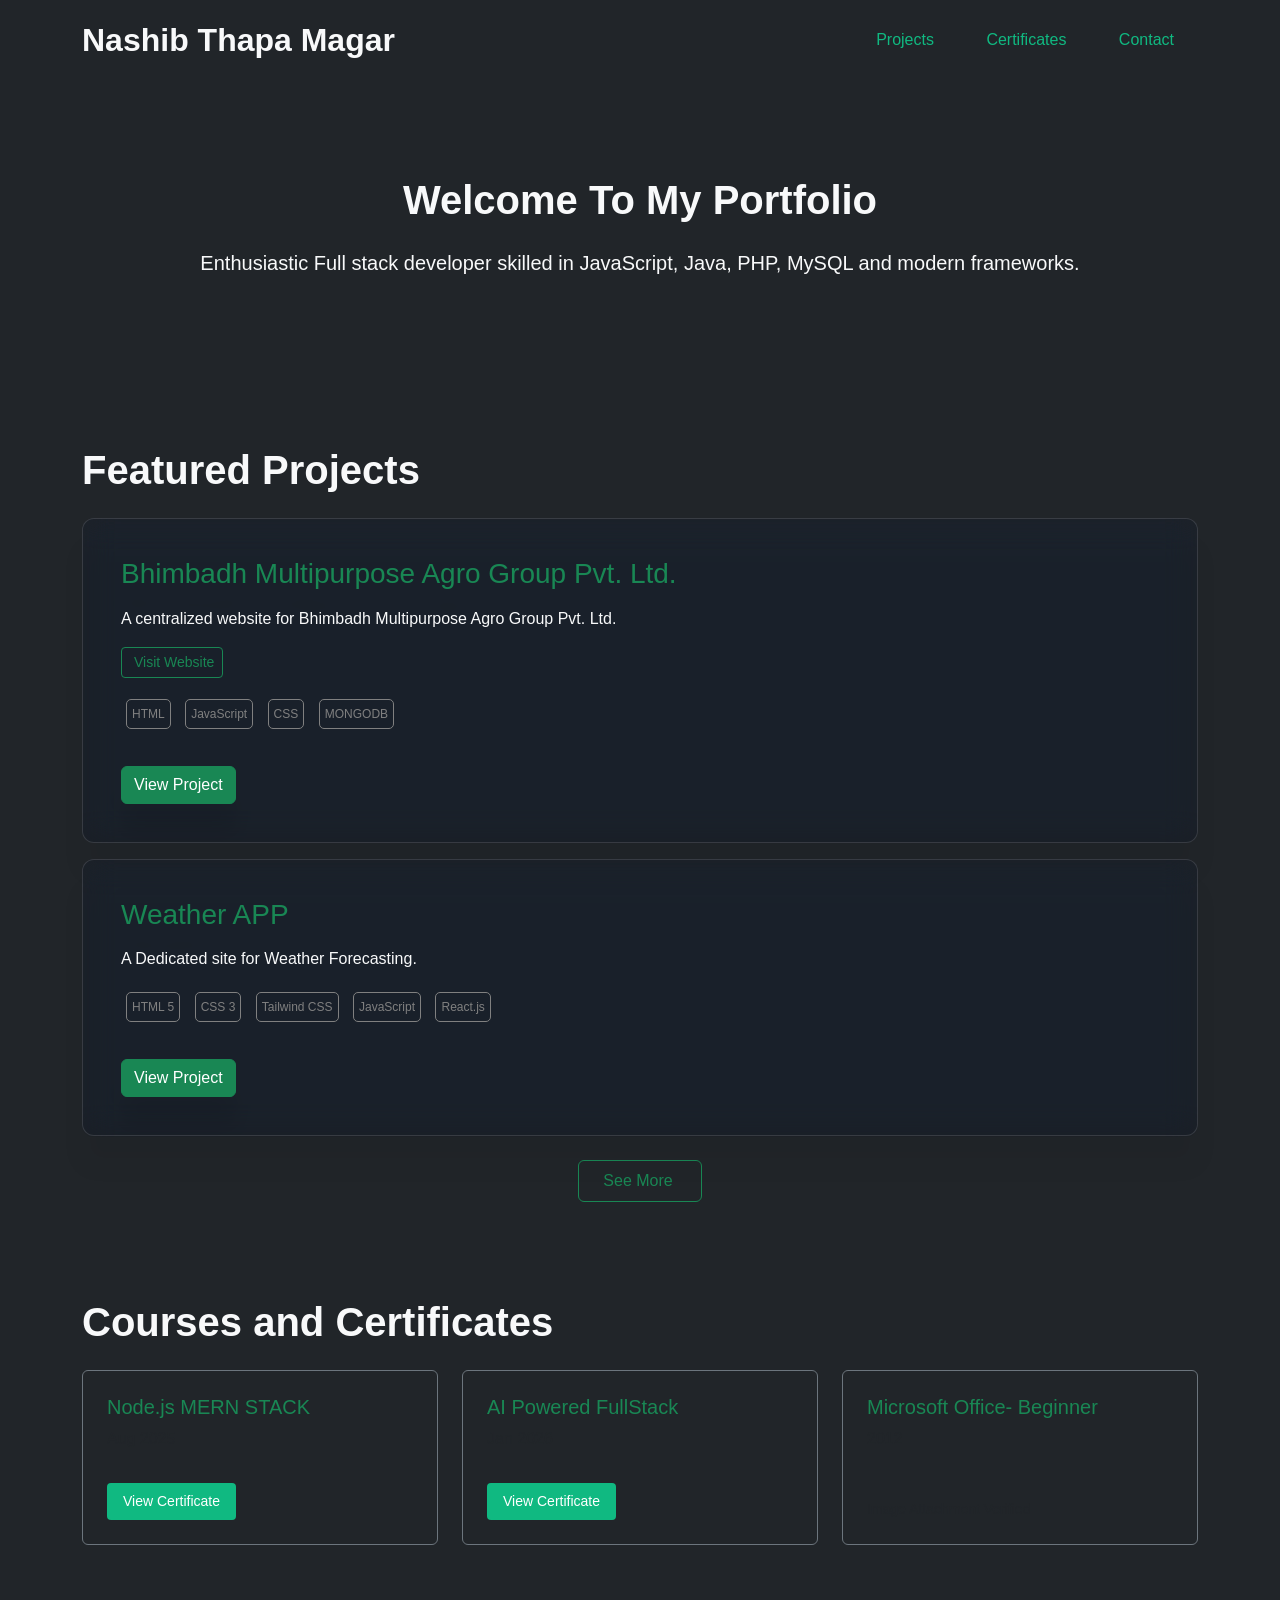
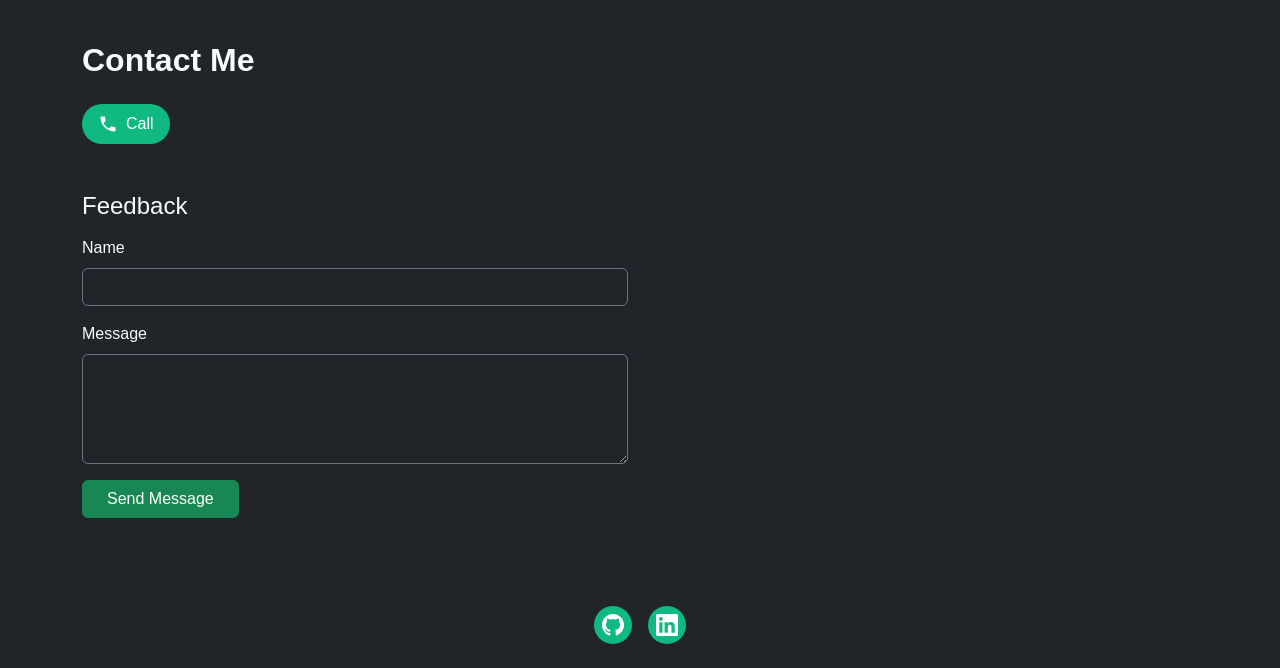
==== index.html @ 35cf8768 "Update index.html" ====
<html lang="en">
<head>
  <meta charset="UTF-8">
  <meta name="viewport" content="width=device-width, initial-scale=1.0">
  <meta name="google-site-verification" content="TCYDjPGs4mjTQmvE4JIqweCYrrjbfu549UuGoTykXSg" />
  <meta name="title" content="Nashib Thapa Magar - Portfolio | Web Developer | Software Engineer ">
  <meta name="description" content="Explore the portfolio of Nashib Thapa Magar, an innovative, skilled web developer and software engineer specializing in innovative web applications, software solutions, and user-friendly designs. Let's build something great together!">
  <title>Nashib Thapa Magar Portfolio</title>
  
  <link href="https://cdn.jsdelivr.net/npm/bootstrap@5.3.0/dist/css/bootstrap.min.css" rel="stylesheet">
  
  <style>
    body {
      font-family: 'Roboto', sans-serif;
    }
    a {
      text-decoration: none;
      color: #10b981;
      transition: color 0.2s ease-in-out;
    }
    a:hover {
      color: #b2e05b;
    }
    
    /* Unique Certificate Button styling matching your green theme */
    .cert-btn {
      background-color: #10b981;
      color: white;
      border: none;
      padding: 8px 16px;
      font-size: 14px;
      font-weight: 500;
      border-radius: 4px;
      cursor: pointer;
      transition: all 0.2s ease-in-out;
    }
    .cert-btn:hover {
      background-color: #059669;
      transform: translateY(-1px);
    }

    /* Glassmorphism Effect */
    .glassmorphism-card {
      backdrop-filter: blur(16px) saturate(180%);
      -webkit-backdrop-filter: blur(16px) saturate(180%);
      background-color: rgba(17, 25, 40, 0.25);
      border-radius: 12px;
      border: 1px solid rgba(255, 255, 255, 0.125);
      padding: 38px;
      filter: drop-shadow(0 30px 10px rgba(0, 0, 0, 0.125));
    }

    /* Modern Premium Backdrop for Certificate Viewer */
    .modal {
      backdrop-filter: blur(8px);
      background-color: rgba(0, 0, 0, 0.7);
    }
    .modal-content {
      border: none;
      border-radius: 12px;
      overflow: hidden;
    }

    /* Timeline styling */
    .timeline-item {
      position: relative;
      padding-left: 2rem;
    }
    .languages_used {
      margin: 5px;
      padding: 5px;
      color: grey;
      border: 1px solid grey;
      border-radius: 5px;
      display: inline-block;
      font-size: 12px;
    }
    .hero-section {
      position: relative;
      overflow: hidden;
    }
    .hero-section video {
      position: absolute;
      top: 0;
      left: 0;
      width: 100%;
      height: 100%;
      object-fit: cover;
      z-index: 0;
    }
    .hero-text {
      position: relative;
      z-index: 1;
      text-align: center;
      padding: 20px;
    }
    #myVideo {
      filter: grayscale(50%) hue-rotate(0deg) saturate(50%);
    }
    .social-link {
      display: inline-block;
      background-color: #10b981;
      padding: 0.5rem;
      border-radius: 50%;
      transition: transform 0.2s ease-in-out;
    }
    .social-link:hover {
      transform: scale(1.1);
    }
    .contact-chip {
      display: inline-flex;
      align-items: center;
      background-color: #10b981;
      color: #fff;
      padding: 0.5rem 1rem;
      border-radius: 9999px;
      transition: transform 0.2s ease-in-out;
    }
    .contact-chip:hover {
      transform: scale(1.1);
      color: white;
    }
    
    @media (max-width: 768px) {
      .hide-in-small { display: none !important; }
    }
    @media (min-width: 769px) {
      .hide-in-large { display: none !important; }
    }
  </style>
</head>
<body class="bg-dark text-light">

  <header class="py-3">
    <nav class="container d-flex align-items-center justify-content-between">
      <span class="fs-2 fw-bold hide-in-small">Nashib Thapa Magar</span>
      <span class="fs-2 fw-bold hide-in-large">NTM</span>
      <div class="hide-in-small">
        <a href="#projects" class="mx-4">Projects</a>
        <a href="#certificates" class="mx-4">Certificates</a>
        <a href="#contact" class="mx-4">Contact</a>
      </div>
    </nav>
  </header>

  <section class="hero-section py-5 text-center">
    <video autoplay muted loop id="myVideo">
      <source src="https://videos.pexels.com/video-files/3129671/3129671-uhd_2560_1440_30fps.mp4" type="video/mp4">
    </video>
    <div class="hero-text py-5">
      <h1 class="fs-1 fw-bold mb-4">Welcome To My Portfolio</h1>
      <p class="lead mb-4">Enthusiastic Full stack developer skilled in JavaScript, Java, PHP, MySQL and modern frameworks.</p>
    </div>
  </section>

<section id="projects" class="container py-5">
  <h2 class="fs-1 fw-bold mb-4">Featured Projects</h2>
  
  <div class="glassmorphism-card d-flex flex-column flex-md-row align-items-center my-3">
    <div class="card-content text-start">
      <h3 class="text-success mb-3">Bhimbadh Multipurpose Agro Group Pvt. Ltd.</h3>
      <p>A centralized website for Bhimbadh Multipurpose Agro Group Pvt. Ltd.</p>
      
      <div class="mb-3">
        <a target="_blank" href="http://bmag.com.np/" class="btn btn-sm btn-outline-success">
          <i class="fas fa-external-link-alt me-1"></i> Visit Website
        </a>
      </div>

      <p class="pb-3">
        <span class="languages_used">HTML</span>
        <span class="languages_used">JavaScript</span>
        <span class="languages_used">CSS</span>
        <span class="languages_used">MONGODB</span>
      </p>
      <a target="_blank" href="https://github.com/nashib9-hub/bmag.com.np.git" class="btn btn-success">View Project</a>
    </div>
  </div>
  
  <div class="glassmorphism-card d-flex flex-column flex-md-row align-items-center my-3">
    <div class="card-content text-start">
      <h3 class="text-success mb-3">Weather APP</h3>
      <p>A Dedicated site for Weather Forecasting.</p>
      <p class="pb-3">
        <span class="languages_used">HTML 5</span>
        <span class="languages_used">CSS 3</span>
        <span class="languages_used">Tailwind CSS</span>
        <span class="languages_used">JavaScript</span>
        <span class="languages_used">React.js</span>
      </p>
      <a target="_blank" href="https://github.com/Nashib09/Weather-App-using-React.js.git" class="btn btn-success">View Project</a>
    </div>
  </div>

  <div id="more-projects" class="d-none">
    <div class="glassmorphism-card d-flex flex-column flex-md-row align-items-center my-3">
      <div class="card-content text-start">
        <h3 class="text-success mb-3">Contact Management System</h3>
        <p>A centralized website for contact management system.</p>
        <p class="pb-3">
          <span class="languages_used">MongoDB</span>
          <span class="languages_used">Express JS</span>
          <span class="languages_used">React.js</span>
          <span class="languages_used">Node.js</span>
        </p>
        <a target="_blank" href="https://github.com/Nashib09/MERN-STACK-Contact-Management-System.git" class="btn btn-success">View Project</a>
      </div>
    </div>

    <div class="glassmorphism-card d-flex flex-column flex-md-row align-items-center my-3">
      <div class="card-content text-start">
        <h3 class="text-success mb-3">Student Management System</h3>
        <p>A centralized website for Student Portal.</p>
        <p class="pb-3">
          <span class="languages_used">Mongo DB</span>
          <span class="languages_used">Next.JS</span>
          <span class="languages_used">Tailwind CSS</span>
        </p>
        <a target="_blank" href="https://github.com/Nashib09/s-management-system-.git" class="btn btn-success">View Project</a>
      </div>
    </div>
  </div>

  <div class="text-center mt-4">
    <button id="see-more-btn" class="btn btn-outline-success px-4 py-2">
      See More <i class="fas fa-chevron-down ms-1"></i>
    </button>
  </div>
</section>

<script>
  document.getElementById('see-more-btn').addEventListener('click', function() {
    const moreProjects = document.getElementById('more-projects');
    
    if (moreProjects.classList.contains('d-none')) {
      // Show remaining projects
      moreProjects.classList.remove('d-none');
      this.innerHTML = 'See Less <i class="fas fa-chevron-up ms-1"></i>';
    } else {
      // Hide remaining projects
      moreProjects.classList.add('d-none');
      this.innerHTML = 'See More <i class="fas fa-chevron-down ms-1"></i>';
      
      // Smoothly scroll back up to the top of the project section if they close it
      document.getElementById('projects').scrollIntoView({ behavior: 'smooth' });
    }
  });
</script>

  <section id="certificates" class="container py-5">
    <h2 class="fs-1 fw-bold mb-4">Courses and Certificates</h2>
    <div class="row row-cols-1 row-cols-md-2 row-cols-lg-3 g-4">
      
      <div class="col">
        <div class="bg-dark border border-secondary rounded p-4 h-100 d-flex flex-column justify-content-between">
          <div>
            <h3 class="h5 mb-2 text-success">Node.js MERN STACK</h3>
            <p class="text-muted">Aug 2025</p>
          </div>
          <button class="cert-btn mt-3 align-self-start" data-bs-toggle="modal" data-bs-target="#certMernModal">View Certificate</button>
        </div>
      </div>

      <div class="col">
        <div class="bg-dark border border-secondary rounded p-4 h-100 d-flex flex-column justify-content-between">
          <div>
            <h3 class="h5 mb-2 text-success">AI Powered FullStack</h3>
            <p class="text-muted">Jan 2026</p>
          </div>
          <button class="cert-btn mt-3 align-self-start" data-bs-toggle="modal" data-bs-target="#certAiModal">View Certificate</button>
        </div>
      </div>

      <div class="col">
        <div class="bg-dark border border-secondary rounded p-4 h-100 d-flex flex-column justify-content-between">
          <div>
            <h3 class="h5 mb-2 text-success">Microsoft Office- Beginner</h3>
            <p class="text-muted">2012</p>
          </div>
          <div class="text-muted small italic">Image Attachment Verified</div>
        </div>
      </div>

    </div>
  </section>

  <section id="contact" class="container py-5">
    <h2 class="fs-2 fw-bold mb-4">Contact Me</h2>
    <div class="d-flex flex-wrap gap-3 mb-5">
      <a href="tel:+9779842266372" class="contact-chip">
        <svg class="me-2" fill="#ffffff" viewBox="0 0 24 24" width="20" height="20">
          <path d="M6.62 10.79c1.44 2.83 3.76 5.14 6.59 6.59l2.2-2.2c.27-.27.67-.36 1.02-.24 1.12.37 2.33.57 3.57.57.55 0 1 .45 1 1V20c0 .55-.45 1-1 1-9.39 0-17-7.61-17-17 0-.55.45-1 1-1h3.5c.55 0 1 .45 1 1 0 1.25.2 2.45.57 3.57.11.35.03.74-.25 1.02l-2.2 2.2z" />
        </svg>
        Call
      </a>
    </div>

    <div class="row">
      <div class="col-md-6">
        <h3 class="fs-4 mb-3">Feedback</h3>
        <form>
          <div class="mb-3">
            <label for="name" class="form-label">Name</label>
            <input type="text" id="name" class="form-control bg-dark text-light border-secondary" required>
          </div>
          <div class="mb-3">
            <label for="message" class="form-label">Message</label>
            <textarea id="message" class="form-control bg-dark text-light border-secondary" rows="4" required></textarea>
          </div>
          <button type="submit" class="btn btn-success px-4">Send Message</button>
        </form>
      </div>
    </div>
  </section>

  <div class="d-flex justify-content-center gap-3 py-4">
    <a href="https://github.com/Nashib09" target="_blank" rel="noopener noreferrer" class="social-link">
      <svg fill="#ffffff" viewBox="0 0 24 24" width="22" height="22"><path d="M12 0c-6.626 0-12 5.373-12 12 0 5.302 3.438 9.8 8.207 11.387.599.111.793-.261.793-.577v-2.234c-3.338.726-4.033-1.416-4.033-1.416-.546-1.387-1.333-1.756-1.333-1.756-1.089-.745.083-.729.083-.729 1.205.084 1.839 1.237 1.839 1.237 1.07 1.834 2.807 1.304 3.492.997.107-.775.418-1.305.762-1.604-2.665-.305-5.467-1.334-5.467-5.931 0-1.311.469-2.381 1.236-3.221-.124-.303-.535-1.524.117-3.176 0 0 1.008-.322 3.301 1.23.957-.266 1.983-.399 3.003-.404 1.02.005 2.047.138 3.006.404 2.291-1.552 3.297-1.23 3.297-1.23.653 1.653.242 2.874.118 3.176.77.84 1.235 1.911 1.235 3.221 0 4.609-2.807 5.624-5.479 5.921.43.372.823 1.102.823 2.222v3.293c0 .319.192.694.801.576 4.765-1.589 8.199-6.086 8.199-11.386 0-6.627-5.373-12-12-12z"/></svg>
    </a>
    <a href="https://www.linkedin.com/in/nashib-thapa-magar-78b830375/" target="_blank" rel="noopener noreferrer" class="social-link">
      <svg fill="#ffffff" viewBox="0 0 24 24" width="22" height="22"><path d="M20.447 20.452h-3.554v-5.569c0-1.328-.027-3.037-1.852-3.037-1.853 0-2.136 1.445-2.136 2.939v5.667H9.351V9h3.414v1.561h.046c.477-.9 1.637-1.85 3.37-1.85 3.601 0 4.267 2.37 4.267 5.455v6.286zM5.337 7.433c-1.144 0-2.063-.926-2.063-2.065 0-1.138.92-2.063 2.063-2.063 1.14 0 2.064.925 2.064 2.063 0 1.139-.925 2.065-2.064 2.065zm1.782 13.019H3.555V9h3.564v11.452zM22.225 0H1.771C.792 0 0 .774 0 1.729v20.542C0 23.227.792 24 1.771 24h20.451C23.2 24 24 23.227 24 22.271V1.729C24 .774 23.2 0 22.222 0h.003z"/></svg>
    </a>
  </div>

  <div class="modal fade" id="certMernModal" tabindex="-1" aria-hidden="true">
    <div class="modal-dialog modal-dialog-centered modal-lg">
      <div class="modal-content bg-dark border border-secondary">
        <div class="modal-header border-0 d-flex justify-content-between align-items-center bg-dark py-2 px-3">
          <span class="text-muted small">Node.js MERN STACK Certificate</span>
          <button type="button" class="btn-close btn-close-white" data-bs-dismiss="modal" aria-label="Close"></button>
        </div>
        <div class="modal-body p-3 text-center bg-dark">
          <img src="IMG_2619.jpg" class="d-block w-100 h-auto rounded" style="max-height: 70vh; object-fit: contain;" alt="MERN Stack Certificate">
        </div>
      </div>
    </div>
  </div>

  <div class="modal fade" id="certAiModal" tabindex="-1" aria-hidden="true">
    <div class="modal-dialog modal-dialog-centered modal-lg">
      <div class="modal-content bg-dark border border-secondary">
        <div class="modal-header border-0 d-flex justify-content-between align-items-center bg-dark py-2 px-3">
          <span class="text-muted small">AI Powered FullStack Certificate</span>
          <button type="button" class="btn-close btn-close-white" data-bs-dismiss="modal" aria-label="Close"></button>
        </div>
        <div class="modal-body p-3 text-center bg-dark">
          <img src="IMG_1821.jpg" class="d-block w-100 h-auto rounded" style="max-height: 70vh; object-fit: contain;" alt="AI FullStack Certificate">
        </div>
      </div>
    </div>
  </div>

  <script src="https://cdn.jsdelivr.net/npm/bootstrap@5.3.0/dist/js/bootstrap.bundle.min.js"></script>
</body>
</html>
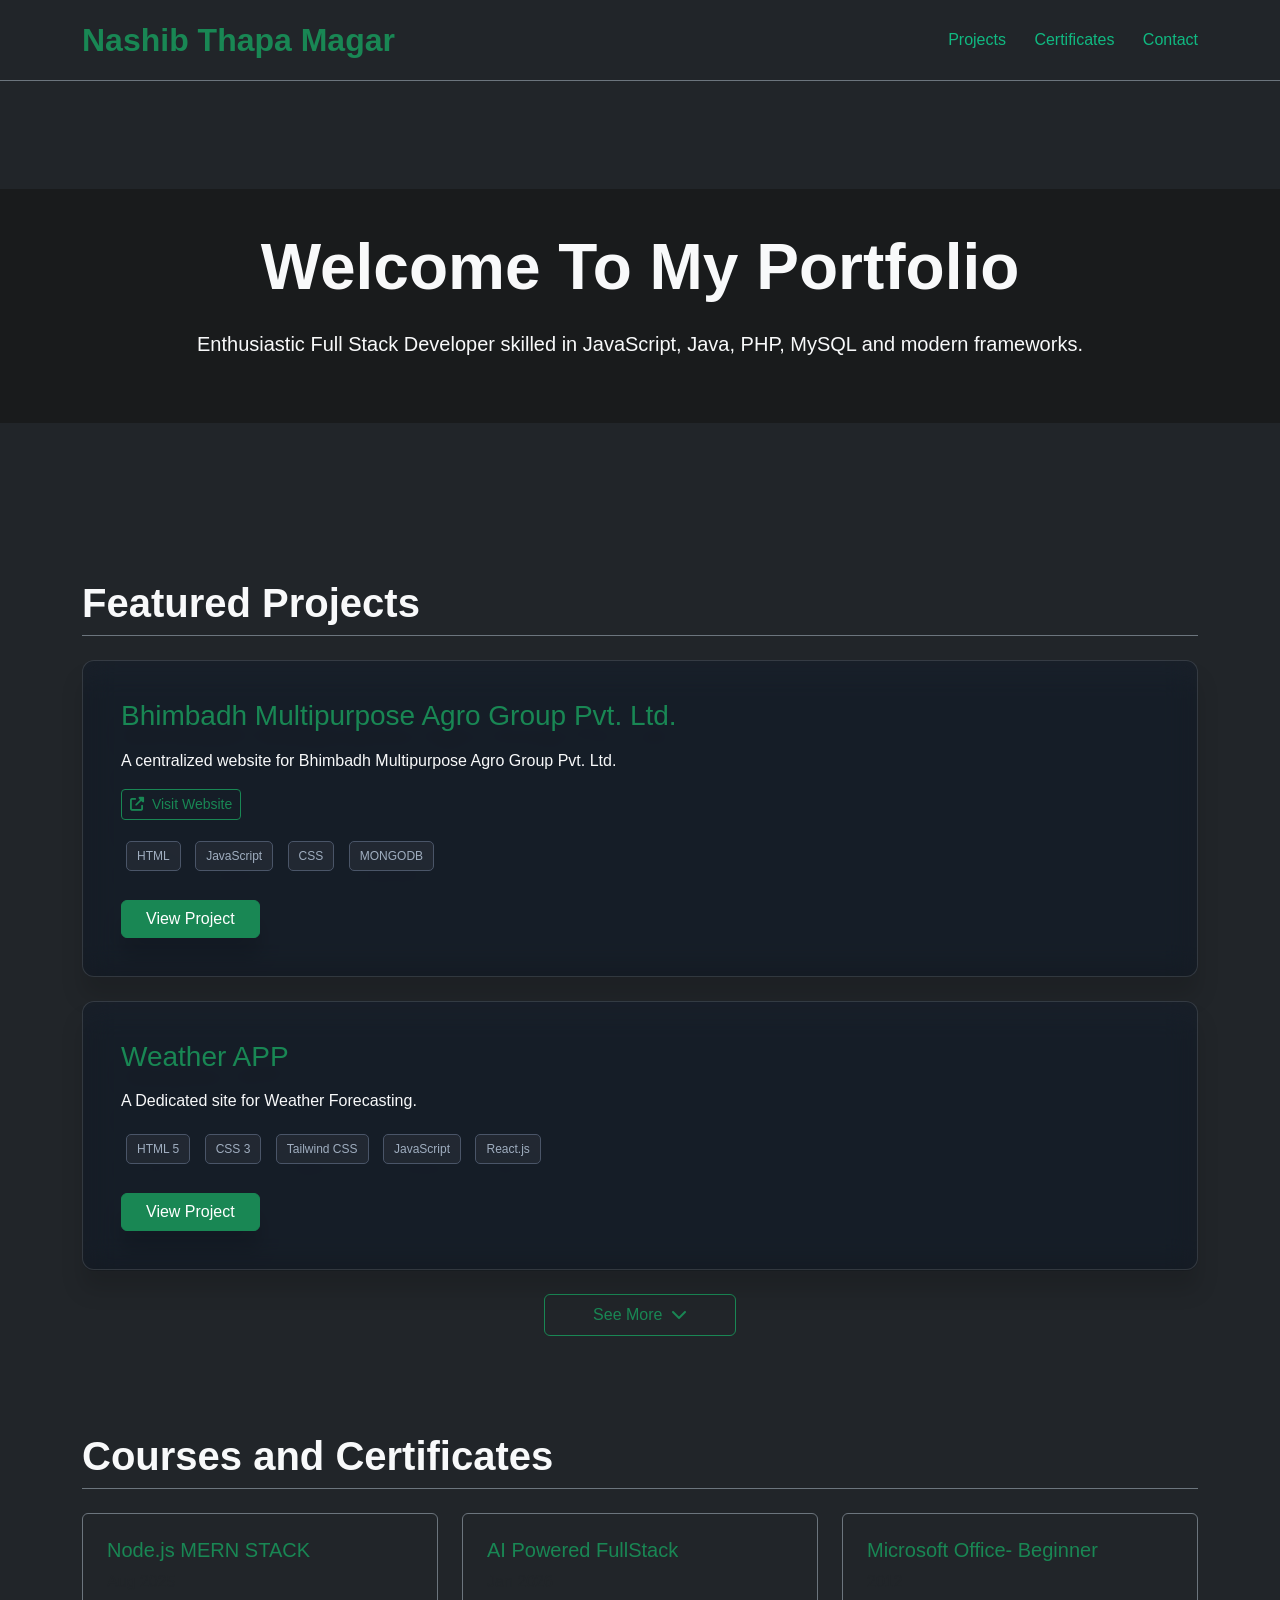
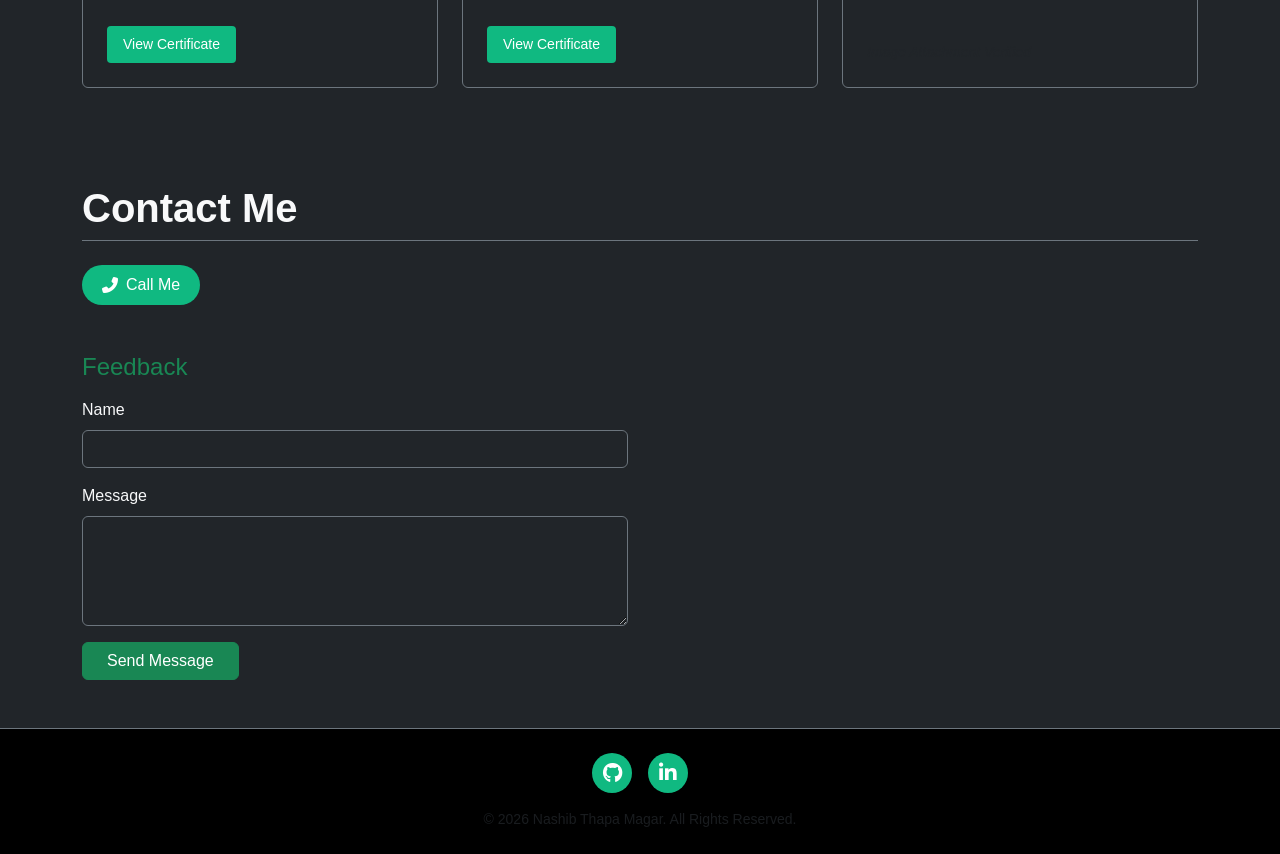
==== commit 594c766f: "Update index.html" ====
--- a/index.html
+++ b/index.html
@@ -1,4 +1,6 @@
+<!DOCTYPE html>
 <html lang="en">
+
 <head>
   <meta charset="UTF-8">
   <meta name="viewport" content="width=device-width, initial-scale=1.0">
@@ -7,6 +9,7 @@
   <meta name="description" content="Explore the portfolio of Nashib Thapa Magar, an innovative, skilled web developer and software engineer specializing in innovative web applications, software solutions, and user-friendly designs. Let's build something great together!">
   <title>Nashib Thapa Magar Portfolio</title>
   
+  <link rel="stylesheet" href="https://cdnjs.cloudflare.com/ajax/libs/font-awesome/6.4.0/css/all.min.css">
   <link href="https://cdn.jsdelivr.net/npm/bootstrap@5.3.0/dist/css/bootstrap.min.css" rel="stylesheet">
   
   <style>
@@ -43,11 +46,11 @@
     .glassmorphism-card {
       backdrop-filter: blur(16px) saturate(180%);
       -webkit-backdrop-filter: blur(16px) saturate(180%);
-      background-color: rgba(17, 25, 40, 0.25);
+      background-color: rgba(17, 25, 40, 0.4);
       border-radius: 12px;
       border: 1px solid rgba(255, 255, 255, 0.125);
       padding: 38px;
-      filter: drop-shadow(0 30px 10px rgba(0, 0, 0, 0.125));
+      filter: drop-shadow(0 20px 10px rgba(0, 0, 0, 0.3));
     }
 
     /* Modern Premium Backdrop for Certificate Viewer */
@@ -61,23 +64,23 @@
       overflow: hidden;
     }
 
-    /* Timeline styling */
-    .timeline-item {
-      position: relative;
-      padding-left: 2rem;
-    }
     .languages_used {
       margin: 5px;
-      padding: 5px;
-      color: grey;
-      border: 1px solid grey;
+      padding: 5px 10px;
+      color: #a0aec0;
+      border: 1px solid #4a5568;
       border-radius: 5px;
       display: inline-block;
       font-size: 12px;
+      background-color: rgba(255, 255, 255, 0.05);
     }
     .hero-section {
       position: relative;
       overflow: hidden;
+      min-height: 50vh;
+      display: flex;
+      align-items: center;
+      justify-content: center;
     }
     .hero-section video {
       position: absolute;
@@ -92,33 +95,41 @@
       position: relative;
       z-index: 1;
       text-align: center;
-      padding: 20px;
+      padding: 40px 20px;
+      background: rgba(21, 21, 21, 0.6);
+      width: 100%;
+      height: 100%;
     }
     #myVideo {
-      filter: grayscale(50%) hue-rotate(0deg) saturate(50%);
+      filter: grayscale(40%) blur(2px) brightness(40%);
     }
     .social-link {
-      display: inline-block;
+      display: inline-flex;
+      align-items: center;
+      justify-content: center;
       background-color: #10b981;
-      padding: 0.5rem;
+      width: 40px;
+      height: 40px;
       border-radius: 50%;
-      transition: transform 0.2s ease-in-out;
+      transition: transform 0.2s ease-in-out, background-color 0.2s;
     }
     .social-link:hover {
       transform: scale(1.1);
+      background-color: #059669;
     }
     .contact-chip {
       display: inline-flex;
       align-items: center;
       background-color: #10b981;
       color: #fff;
-      padding: 0.5rem 1rem;
+      padding: 0.5rem 1.25rem;
       border-radius: 9999px;
-      transition: transform 0.2s ease-in-out;
+      transition: transform 0.2s ease-in-out, background-color 0.2s;
     }
     .contact-chip:hover {
-      transform: scale(1.1);
+      transform: scale(1.05);
       color: white;
+      background-color: #059669;
     }
     
     @media (max-width: 768px) {
@@ -129,126 +140,108 @@
     }
   </style>
 </head>
+
 <body class="bg-dark text-light">
 
-  <header class="py-3">
+  <header class="py-3 border-bottom border-secondary">
     <nav class="container d-flex align-items-center justify-content-between">
-      <span class="fs-2 fw-bold hide-in-small">Nashib Thapa Magar</span>
-      <span class="fs-2 fw-bold hide-in-large">NTM</span>
-      <div class="hide-in-small">
-        <a href="#projects" class="mx-4">Projects</a>
-        <a href="#certificates" class="mx-4">Certificates</a>
-        <a href="#contact" class="mx-4">Contact</a>
+      <span class="fs-2 fw-bold hide-in-small text-success">Nashib Thapa Magar</span>
+      <span class="fs-2 fw-bold hide-in-large text-success">NTM</span>
+      <div>
+        <a href="#projects" class="ms-3 ms-md-4">Projects</a>
+        <a href="#certificates" class="ms-3 ms-md-4">Certificates</a>
+        <a href="#contact" class="ms-3 ms-md-4">Contact</a>
       </div>
     </nav>
   </header>
 
-  <section class="hero-section py-5 text-center">
+  <section class="hero-section text-center">
     <video autoplay muted loop id="myVideo">
       <source src="https://videos.pexels.com/video-files/3129671/3129671-uhd_2560_1440_30fps.mp4" type="video/mp4">
     </video>
-    <div class="hero-text py-5">
-      <h1 class="fs-1 fw-bold mb-4">Welcome To My Portfolio</h1>
-      <p class="lead mb-4">Enthusiastic Full stack developer skilled in JavaScript, Java, PHP, MySQL and modern frameworks.</p>
+    <div class="hero-text">
+      <h1 class="display-3 fw-bold mb-4">Welcome To My Portfolio</h1>
+      <p class="lead mb-4 max-width-md mx-auto text-light">Enthusiastic Full Stack Developer skilled in JavaScript, Java, PHP, MySQL and modern frameworks.</p>
     </div>
   </section>
 
-<section id="projects" class="container py-5">
-  <h2 class="fs-1 fw-bold mb-4">Featured Projects</h2>
-  
-  <div class="glassmorphism-card d-flex flex-column flex-md-row align-items-center my-3">
-    <div class="card-content text-start">
-      <h3 class="text-success mb-3">Bhimbadh Multipurpose Agro Group Pvt. Ltd.</h3>
-      <p>A centralized website for Bhimbadh Multipurpose Agro Group Pvt. Ltd.</p>
-      
-      <div class="mb-3">
-        <a target="_blank" href="http://bmag.com.np/" class="btn btn-sm btn-outline-success">
-          <i class="fas fa-external-link-alt me-1"></i> Visit Website
-        </a>
-      </div>
-
-      <p class="pb-3">
-        <span class="languages_used">HTML</span>
-        <span class="languages_used">JavaScript</span>
-        <span class="languages_used">CSS</span>
-        <span class="languages_used">MONGODB</span>
-      </p>
-      <a target="_blank" href="https://github.com/nashib9-hub/bmag.com.np.git" class="btn btn-success">View Project</a>
-    </div>
-  </div>
-  
-  <div class="glassmorphism-card d-flex flex-column flex-md-row align-items-center my-3">
-    <div class="card-content text-start">
-      <h3 class="text-success mb-3">Weather APP</h3>
-      <p>A Dedicated site for Weather Forecasting.</p>
-      <p class="pb-3">
-        <span class="languages_used">HTML 5</span>
-        <span class="languages_used">CSS 3</span>
-        <span class="languages_used">Tailwind CSS</span>
-        <span class="languages_used">JavaScript</span>
-        <span class="languages_used">React.js</span>
-      </p>
-      <a target="_blank" href="https://github.com/Nashib09/Weather-App-using-React.js.git" class="btn btn-success">View Project</a>
-    </div>
-  </div>
-
-  <div id="more-projects" class="d-none">
-    <div class="glassmorphism-card d-flex flex-column flex-md-row align-items-center my-3">
-      <div class="card-content text-start">
-        <h3 class="text-success mb-3">Contact Management System</h3>
-        <p>A centralized website for contact management system.</p>
-        <p class="pb-3">
-          <span class="languages_used">MongoDB</span>
-          <span class="languages_used">Express JS</span>
+  <section id="projects" class="container py-5">
+    <h2 class="fs-1 fw-bold mb-4 border-bottom border-secondary pb-2">Featured Projects</h2>
+    
+    <div class="glassmorphism-card d-flex flex-column flex-md-row align-items-center my-4">
+      <div class="card-content text-start w-100">
+        <h3 class="text-success mb-3">Bhimbadh Multipurpose Agro Group Pvt. Ltd.</h3>
+        <p>A centralized website for Bhimbadh Multipurpose Agro Group Pvt. Ltd.</p>
+        
+        <div class="mb-3">
+          <a target="_blank" href="http://bmag.com.np/" class="btn btn-sm btn-outline-success">
+            <i class="fas fa-external-link-alt me-1"></i> Visit Website
+          </a>
+        </div>
+
+        <p class="pb-2">
+          <span class="languages_used">HTML</span>
+          <span class="languages_used">JavaScript</span>
+          <span class="languages_used">CSS</span>
+          <span class="languages_used">MONGODB</span>
+        </p>
+        <a target="_blank" href="https://github.com/nashib9-hub/bmag.com.np.git" class="btn btn-success px-4">View Project</a>
+      </div>
+    </div>
+    
+    <div class="glassmorphism-card d-flex flex-column flex-md-row align-items-center my-4">
+      <div class="card-content text-start w-100">
+        <h3 class="text-success mb-3">Weather APP</h3>
+        <p>A Dedicated site for Weather Forecasting.</p>
+        <p class="pb-2">
+          <span class="languages_used">HTML 5</span>
+          <span class="languages_used">CSS 3</span>
+          <span class="languages_used">Tailwind CSS</span>
+          <span class="languages_used">JavaScript</span>
           <span class="languages_used">React.js</span>
-          <span class="languages_used">Node.js</span>
         </p>
-        <a target="_blank" href="https://github.com/Nashib09/MERN-STACK-Contact-Management-System.git" class="btn btn-success">View Project</a>
-      </div>
-    </div>
-
-    <div class="glassmorphism-card d-flex flex-column flex-md-row align-items-center my-3">
-      <div class="card-content text-start">
-        <h3 class="text-success mb-3">Student Management System</h3>
-        <p>A centralized website for Student Portal.</p>
-        <p class="pb-3">
-          <span class="languages_used">Mongo DB</span>
-          <span class="languages_used">Next.JS</span>
-          <span class="languages_used">Tailwind CSS</span>
-        </p>
-        <a target="_blank" href="https://github.com/Nashib09/s-management-system-.git" class="btn btn-success">View Project</a>
-      </div>
-    </div>
-  </div>
-
-  <div class="text-center mt-4">
-    <button id="see-more-btn" class="btn btn-outline-success px-4 py-2">
-      See More <i class="fas fa-chevron-down ms-1"></i>
-    </button>
-  </div>
-</section>
-
-<script>
-  document.getElementById('see-more-btn').addEventListener('click', function() {
-    const moreProjects = document.getElementById('more-projects');
-    
-    if (moreProjects.classList.contains('d-none')) {
-      // Show remaining projects
-      moreProjects.classList.remove('d-none');
-      this.innerHTML = 'See Less <i class="fas fa-chevron-up ms-1"></i>';
-    } else {
-      // Hide remaining projects
-      moreProjects.classList.add('d-none');
-      this.innerHTML = 'See More <i class="fas fa-chevron-down ms-1"></i>';
-      
-      // Smoothly scroll back up to the top of the project section if they close it
-      document.getElementById('projects').scrollIntoView({ behavior: 'smooth' });
-    }
-  });
-</script>
+        <a target="_blank" href="https://github.com/Nashib09/Weather-App-using-React.js.git" class="btn btn-success px-4">View Project</a>
+      </div>
+    </div>
+
+    <div id="more-projects" class="d-none">
+      <div class="glassmorphism-card d-flex flex-column flex-md-row align-items-center my-4">
+        <div class="card-content text-start w-100">
+          <h3 class="text-success mb-3">Contact Management System</h3>
+          <p>A centralized website for contact management system.</p>
+          <p class="pb-2">
+            <span class="languages_used">MongoDB</span>
+            <span class="languages_used">Express JS</span>
+            <span class="languages_used">React.js</span>
+            <span class="languages_used">Node.js</span>
+          </p>
+          <a target="_blank" href="https://github.com/Nashib09/MERN-STACK-Contact-Management-System.git" class="btn btn-success px-4">View Project</a>
+        </div>
+      </div>
+
+      <div class="glassmorphism-card d-flex flex-column flex-md-row align-items-center my-4">
+        <div class="card-content text-start w-100">
+          <h3 class="text-success mb-3">Student Management System</h3>
+          <p>A centralized website for Student Portal.</p>
+          <p class="pb-2">
+            <span class="languages_used">Mongo DB</span>
+            <span class="languages_used">Next.JS</span>
+            <span class="languages_used">Tailwind CSS</span>
+          </p>
+          <a target="_blank" href="https://github.com/Nashib09/s-management-system-.git" class="btn btn-success px-4">View Project</a>
+        </div>
+      </div>
+    </div>
+
+    <div class="text-center mt-4">
+      <button id="see-more-btn" class="btn btn-outline-success px-5 py-2">
+        See More <i class="fas fa-chevron-down ms-1"></i>
+      </button>
+    </div>
+  </section>
 
   <section id="certificates" class="container py-5">
-    <h2 class="fs-1 fw-bold mb-4">Courses and Certificates</h2>
+    <h2 class="fs-1 fw-bold mb-4 border-bottom border-secondary pb-2">Courses and Certificates</h2>
     <div class="row row-cols-1 row-cols-md-2 row-cols-lg-3 g-4">
       
       <div class="col">
@@ -277,7 +270,7 @@
             <h3 class="h5 mb-2 text-success">Microsoft Office- Beginner</h3>
             <p class="text-muted">2012</p>
           </div>
-          <div class="text-muted small italic">Image Attachment Verified</div>
+          <div class="text-muted small fst-italic mt-3">Image Attachment Verified</div>
         </div>
       </div>
 
@@ -285,19 +278,16 @@
   </section>
 
   <section id="contact" class="container py-5">
-    <h2 class="fs-2 fw-bold mb-4">Contact Me</h2>
+    <h2 class="fs-1 fw-bold mb-4 border-bottom border-secondary pb-2">Contact Me</h2>
     <div class="d-flex flex-wrap gap-3 mb-5">
       <a href="tel:+9779842266372" class="contact-chip">
-        <svg class="me-2" fill="#ffffff" viewBox="0 0 24 24" width="20" height="20">
-          <path d="M6.62 10.79c1.44 2.83 3.76 5.14 6.59 6.59l2.2-2.2c.27-.27.67-.36 1.02-.24 1.12.37 2.33.57 3.57.57.55 0 1 .45 1 1V20c0 .55-.45 1-1 1-9.39 0-17-7.61-17-17 0-.55.45-1 1-1h3.5c.55 0 1 .45 1 1 0 1.25.2 2.45.57 3.57.11.35.03.74-.25 1.02l-2.2 2.2z" />
-        </svg>
-        Call
+        <i class="fas fa-phone-alt me-2"></i> Call Me
       </a>
     </div>
 
     <div class="row">
       <div class="col-md-6">
-        <h3 class="fs-4 mb-3">Feedback</h3>
+        <h3 class="fs-4 mb-3 text-success">Feedback</h3>
         <form>
           <div class="mb-3">
             <label for="name" class="form-label">Name</label>
@@ -313,43 +303,62 @@
     </div>
   </section>
 
-  <div class="d-flex justify-content-center gap-3 py-4">
-    <a href="https://github.com/Nashib09" target="_blank" rel="noopener noreferrer" class="social-link">
-      <svg fill="#ffffff" viewBox="0 0 24 24" width="22" height="22"><path d="M12 0c-6.626 0-12 5.373-12 12 0 5.302 3.438 9.8 8.207 11.387.599.111.793-.261.793-.577v-2.234c-3.338.726-4.033-1.416-4.033-1.416-.546-1.387-1.333-1.756-1.333-1.756-1.089-.745.083-.729.083-.729 1.205.084 1.839 1.237 1.839 1.237 1.07 1.834 2.807 1.304 3.492.997.107-.775.418-1.305.762-1.604-2.665-.305-5.467-1.334-5.467-5.931 0-1.311.469-2.381 1.236-3.221-.124-.303-.535-1.524.117-3.176 0 0 1.008-.322 3.301 1.23.957-.266 1.983-.399 3.003-.404 1.02.005 2.047.138 3.006.404 2.291-1.552 3.297-1.23 3.297-1.23.653 1.653.242 2.874.118 3.176.77.84 1.235 1.911 1.235 3.221 0 4.609-2.807 5.624-5.479 5.921.43.372.823 1.102.823 2.222v3.293c0 .319.192.694.801.576 4.765-1.589 8.199-6.086 8.199-11.386 0-6.627-5.373-12-12-12z"/></svg>
-    </a>
-    <a href="https://www.linkedin.com/in/nashib-thapa-magar-78b830375/" target="_blank" rel="noopener noreferrer" class="social-link">
-      <svg fill="#ffffff" viewBox="0 0 24 24" width="22" height="22"><path d="M20.447 20.452h-3.554v-5.569c0-1.328-.027-3.037-1.852-3.037-1.853 0-2.136 1.445-2.136 2.939v5.667H9.351V9h3.414v1.561h.046c.477-.9 1.637-1.85 3.37-1.85 3.601 0 4.267 2.37 4.267 5.455v6.286zM5.337 7.433c-1.144 0-2.063-.926-2.063-2.065 0-1.138.92-2.063 2.063-2.063 1.14 0 2.064.925 2.064 2.063 0 1.139-.925 2.065-2.064 2.065zm1.782 13.019H3.555V9h3.564v11.452zM22.225 0H1.771C.792 0 0 .774 0 1.729v20.542C0 23.227.792 24 1.771 24h20.451C23.2 24 24 23.227 24 22.271V1.729C24 .774 23.2 0 22.222 0h.003z"/></svg>
-    </a>
-  </div>
-
-  <div class="modal fade" id="certMernModal" tabindex="-1" aria-hidden="true">
+  <footer class="bg-black py-4 border-top border-secondary">
+    <div class="d-flex justify-content-center gap-3">
+      <a href="https://github.com/Nashib09" target="_blank" rel="noopener noreferrer" class="social-link">
+        <i class="fab fa-github text-white fs-5"></i>
+      </a>
+      <a href="https://www.linkedin.com/in/nashib-thapa-magar-78b830375/" target="_blank" rel="noopener noreferrer" class="social-link">
+        <i class="fab fa-linkedin-in text-white fs-5"></i>
+      </a>
+    </div>
+    <p class="text-center text-muted small mt-3 mb-0">&copy; 2026 Nashib Thapa Magar. All Rights Reserved.</p>
+  </footer>
+
+  <div class="modal fade" id="certMernModal" tabindex="-1" aria-labelledby="certMernModalLabel" aria-hidden="true">
     <div class="modal-dialog modal-dialog-centered modal-lg">
       <div class="modal-content bg-dark border border-secondary">
         <div class="modal-header border-0 d-flex justify-content-between align-items-center bg-dark py-2 px-3">
-          <span class="text-muted small">Node.js MERN STACK Certificate</span>
+          <h5 class="modal-title text-success fs-6" id="certMernModalLabel">Node.js MERN STACK Certificate</h5>
           <button type="button" class="btn-close btn-close-white" data-bs-dismiss="modal" aria-label="Close"></button>
         </div>
         <div class="modal-body p-3 text-center bg-dark">
-          <img src="IMG_2619.jpg" class="d-block w-100 h-auto rounded" style="max-height: 70vh; object-fit: contain;" alt="MERN Stack Certificate">
+          <img src="IMG_2619.jpg" class="img-fluid rounded" style="max-height: 70vh; object-fit: contain;" alt="MERN Stack Certificate">
         </div>
       </div>
     </div>
   </div>
 
-  <div class="modal fade" id="certAiModal" tabindex="-1" aria-hidden="true">
+  <div class="modal fade" id="certAiModal" tabindex="-1" aria-labelledby="certAiModalLabel" aria-hidden="true">
     <div class="modal-dialog modal-dialog-centered modal-lg">
       <div class="modal-content bg-dark border border-secondary">
         <div class="modal-header border-0 d-flex justify-content-between align-items-center bg-dark py-2 px-3">
-          <span class="text-muted small">AI Powered FullStack Certificate</span>
+          <h5 class="modal-title text-success fs-6" id="certAiModalLabel">AI Powered FullStack Certificate</h5>
           <button type="button" class="btn-close btn-close-white" data-bs-dismiss="modal" aria-label="Close"></button>
         </div>
         <div class="modal-body p-3 text-center bg-dark">
-          <img src="IMG_1821.jpg" class="d-block w-100 h-auto rounded" style="max-height: 70vh; object-fit: contain;" alt="AI FullStack Certificate">
+          <img src="IMG_1821.jpg" class="img-fluid rounded" style="max-height: 70vh; object-fit: contain;" alt="AI FullStack Certificate">
         </div>
       </div>
     </div>
   </div>
 
   <script src="https://cdn.jsdelivr.net/npm/bootstrap@5.3.0/dist/js/bootstrap.bundle.min.js"></script>
+
+  <script>
+    document.getElementById('see-more-btn').addEventListener('click', function() {
+      const moreProjects = document.getElementById('more-projects');
+      
+      if (moreProjects.classList.contains('d-none')) {
+        moreProjects.classList.remove('d-none');
+        this.innerHTML = 'See Less <i class="fas fa-chevron-up ms-1"></i>';
+      } else {
+        moreProjects.classList.add('d-none');
+        this.innerHTML = 'See More <i class="fas fa-chevron-down ms-1"></i>';
+        document.getElementById('projects').scrollIntoView({ behavior: 'smooth' });
+      }
+    });
+  </script>
 </body>
+
 </html>
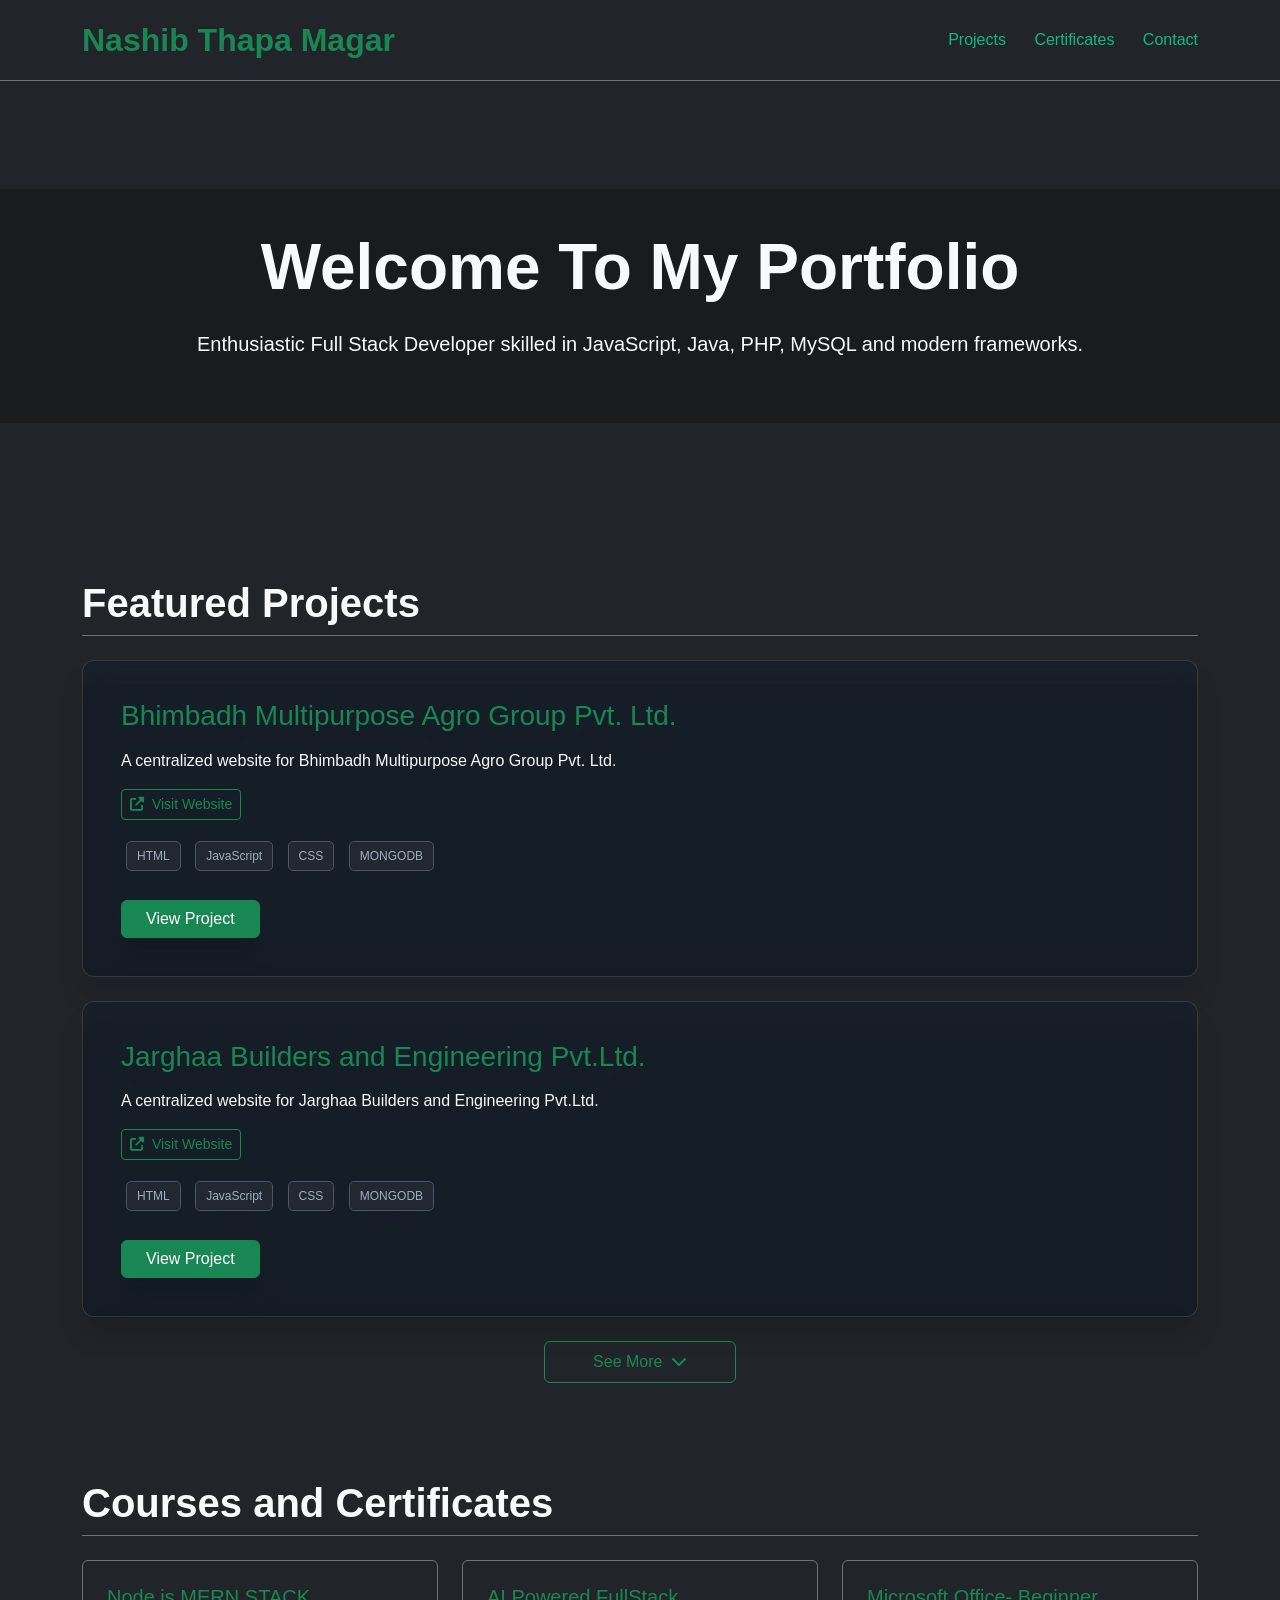
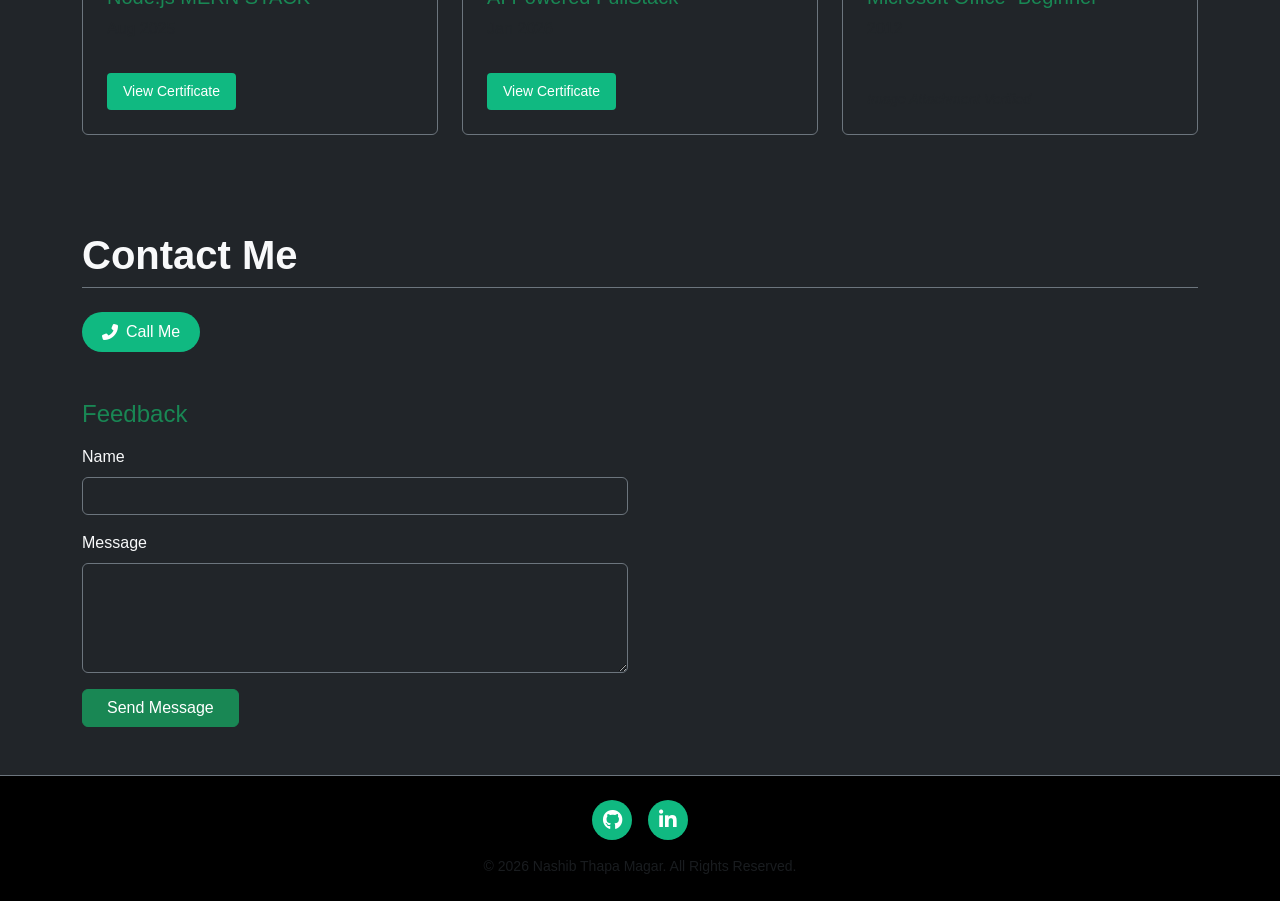
==== commit 19bd3536: "Update index.html" ====
--- a/index.html
+++ b/index.html
@@ -174,7 +174,7 @@
         <p>A centralized website for Bhimbadh Multipurpose Agro Group Pvt. Ltd.</p>
         
         <div class="mb-3">
-          <a target="_blank" href="http://bmag.com.np/" class="btn btn-sm btn-outline-success">
+          <a target="_blank" href="https://bmag.com.np/" class="btn btn-sm btn-outline-success">
             <i class="fas fa-external-link-alt me-1"></i> Visit Website
           </a>
         </div>
@@ -189,22 +189,29 @@
       </div>
     </div>
     
-    <div class="glassmorphism-card d-flex flex-column flex-md-row align-items-center my-4">
+      <div class="glassmorphism-card d-flex flex-column flex-md-row align-items-center my-4">
       <div class="card-content text-start w-100">
-        <h3 class="text-success mb-3">Weather APP</h3>
-        <p>A Dedicated site for Weather Forecasting.</p>
+        <h3 class="text-success mb-3">Jarghaa Builders and Engineering Pvt.Ltd.</h3>
+        <p>A centralized website for Jarghaa Builders and Engineering Pvt.Ltd.</p>
+        
+        <div class="mb-3">
+          <a target="_blank" href="https://jarghaabuilders.com.np/" class="btn btn-sm btn-outline-success">
+            <i class="fas fa-external-link-alt me-1"></i> Visit Website
+          </a>
+        </div>
+
         <p class="pb-2">
-          <span class="languages_used">HTML 5</span>
-          <span class="languages_used">CSS 3</span>
-          <span class="languages_used">Tailwind CSS</span>
+          <span class="languages_used">HTML</span>
           <span class="languages_used">JavaScript</span>
-          <span class="languages_used">React.js</span>
+          <span class="languages_used">CSS</span>
+          <span class="languages_used">MONGODB</span>
         </p>
-        <a target="_blank" href="https://github.com/Nashib09/Weather-App-using-React.js.git" class="btn btn-success px-4">View Project</a>
+        <a target="_blank" href="" class="btn btn-success px-4">View Project</a>
       </div>
     </div>
 
     <div id="more-projects" class="d-none">
+      
       <div class="glassmorphism-card d-flex flex-column flex-md-row align-items-center my-4">
         <div class="card-content text-start w-100">
           <h3 class="text-success mb-3">Contact Management System</h3>
@@ -350,11 +357,15 @@
       const moreProjects = document.getElementById('more-projects');
       
       if (moreProjects.classList.contains('d-none')) {
+        // Show remaining projects
         moreProjects.classList.remove('d-none');
         this.innerHTML = 'See Less <i class="fas fa-chevron-up ms-1"></i>';
       } else {
+        // Hide remaining projects
         moreProjects.classList.add('d-none');
         this.innerHTML = 'See More <i class="fas fa-chevron-down ms-1"></i>';
+        
+        // Return window focus back to top of projects area
         document.getElementById('projects').scrollIntoView({ behavior: 'smooth' });
       }
     });
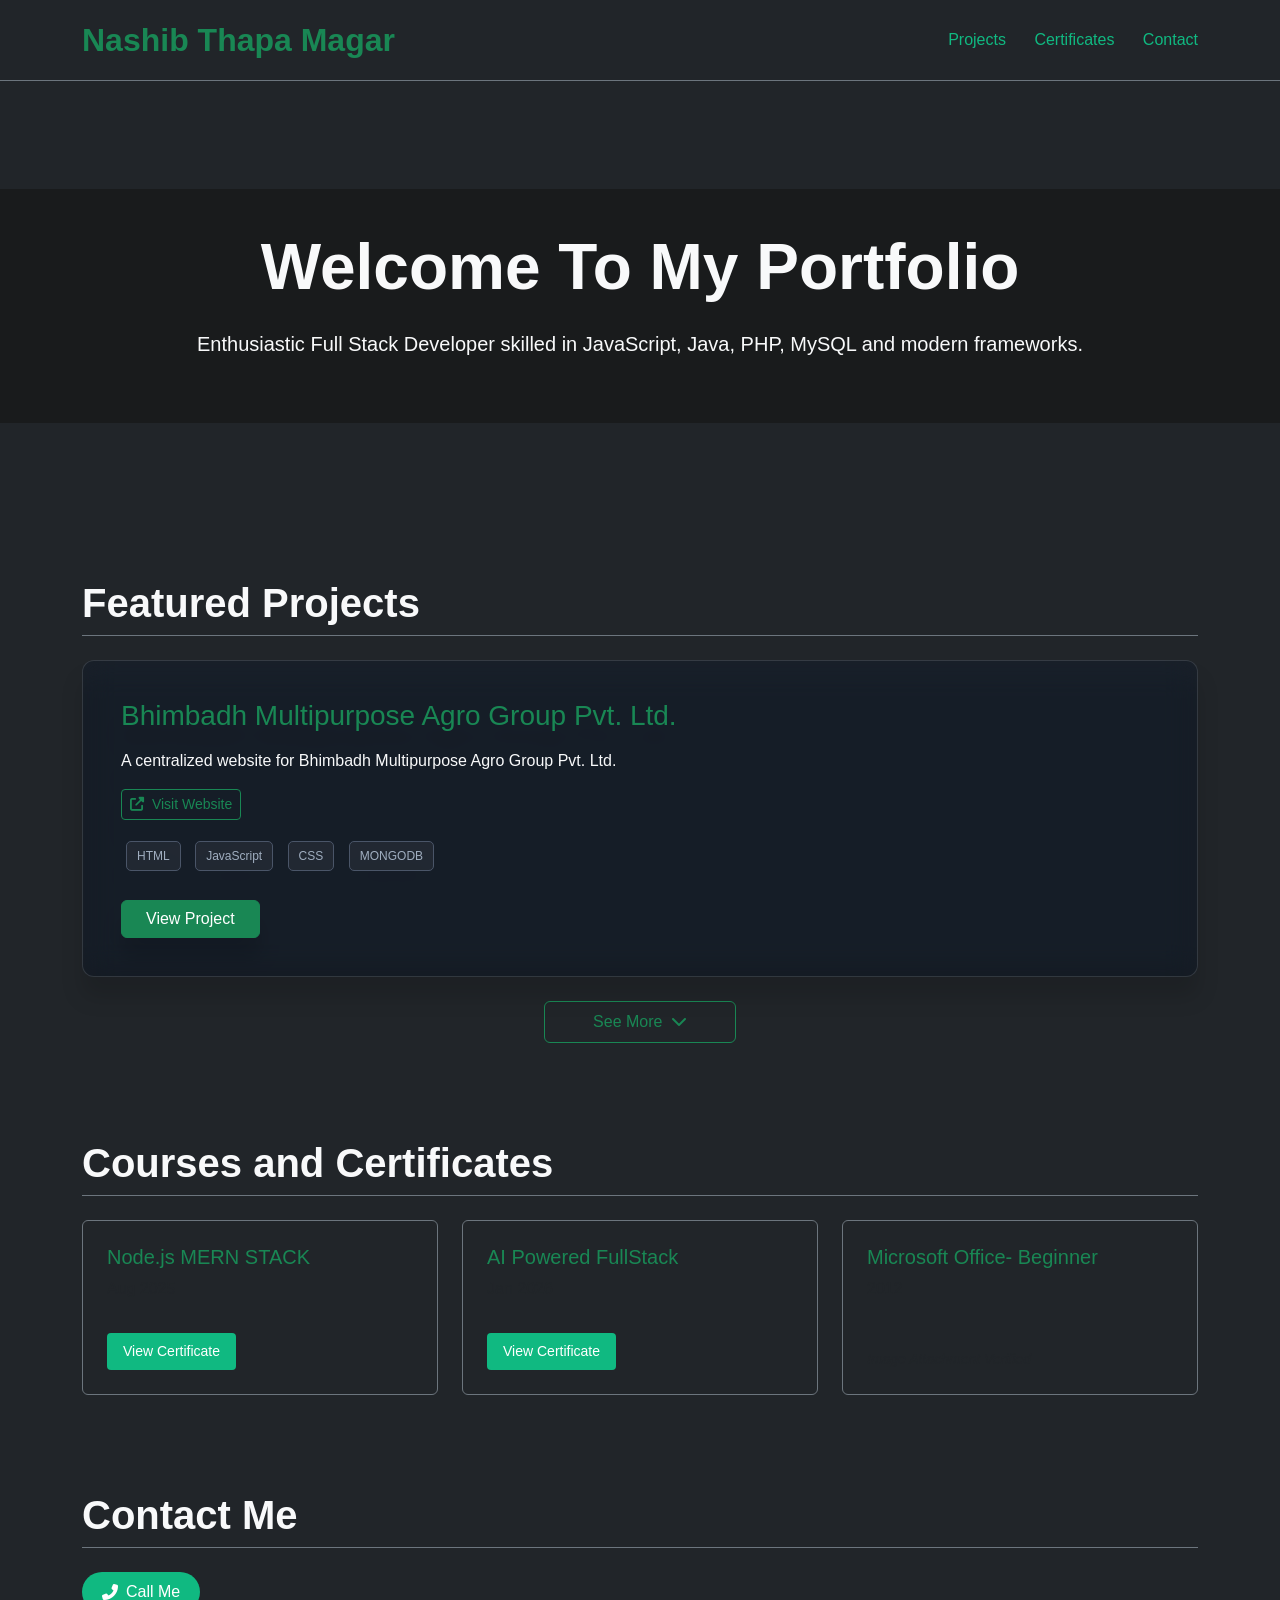
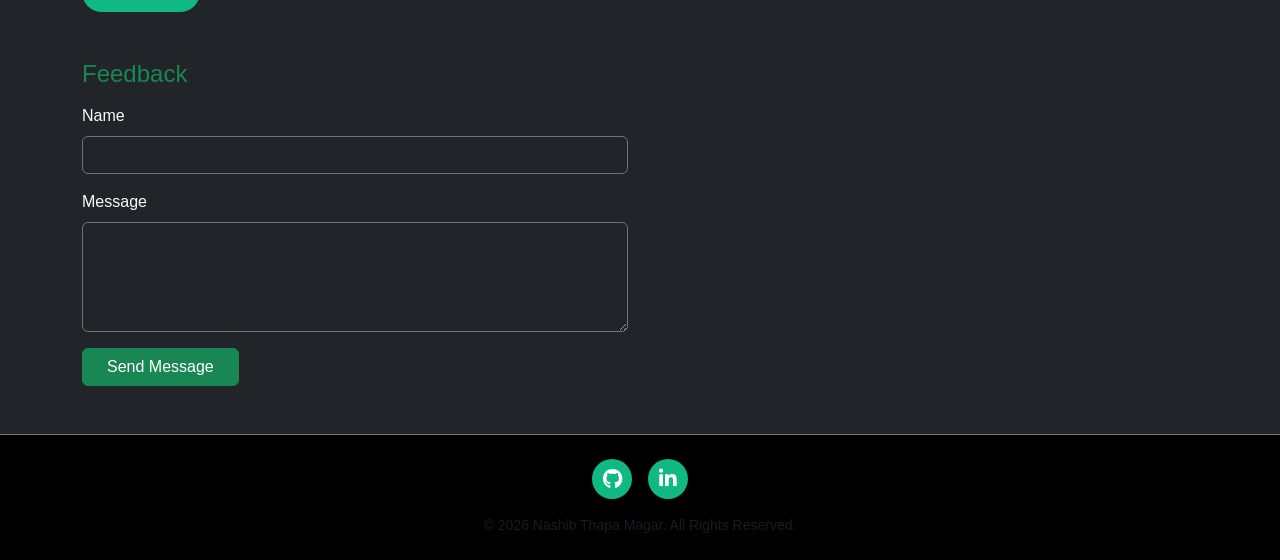
==== commit 22029108: "Update index.html" ====
--- a/index.html
+++ b/index.html
@@ -186,27 +186,6 @@
           <span class="languages_used">MONGODB</span>
         </p>
         <a target="_blank" href="https://github.com/nashib9-hub/bmag.com.np.git" class="btn btn-success px-4">View Project</a>
-      </div>
-    </div>
-    
-      <div class="glassmorphism-card d-flex flex-column flex-md-row align-items-center my-4">
-      <div class="card-content text-start w-100">
-        <h3 class="text-success mb-3">Jarghaa Builders and Engineering Pvt.Ltd.</h3>
-        <p>A centralized website for Jarghaa Builders and Engineering Pvt.Ltd.</p>
-        
-        <div class="mb-3">
-          <a target="_blank" href="https://jarghaabuilders.com.np/" class="btn btn-sm btn-outline-success">
-            <i class="fas fa-external-link-alt me-1"></i> Visit Website
-          </a>
-        </div>
-
-        <p class="pb-2">
-          <span class="languages_used">HTML</span>
-          <span class="languages_used">JavaScript</span>
-          <span class="languages_used">CSS</span>
-          <span class="languages_used">MONGODB</span>
-        </p>
-        <a target="_blank" href="" class="btn btn-success px-4">View Project</a>
       </div>
     </div>
 
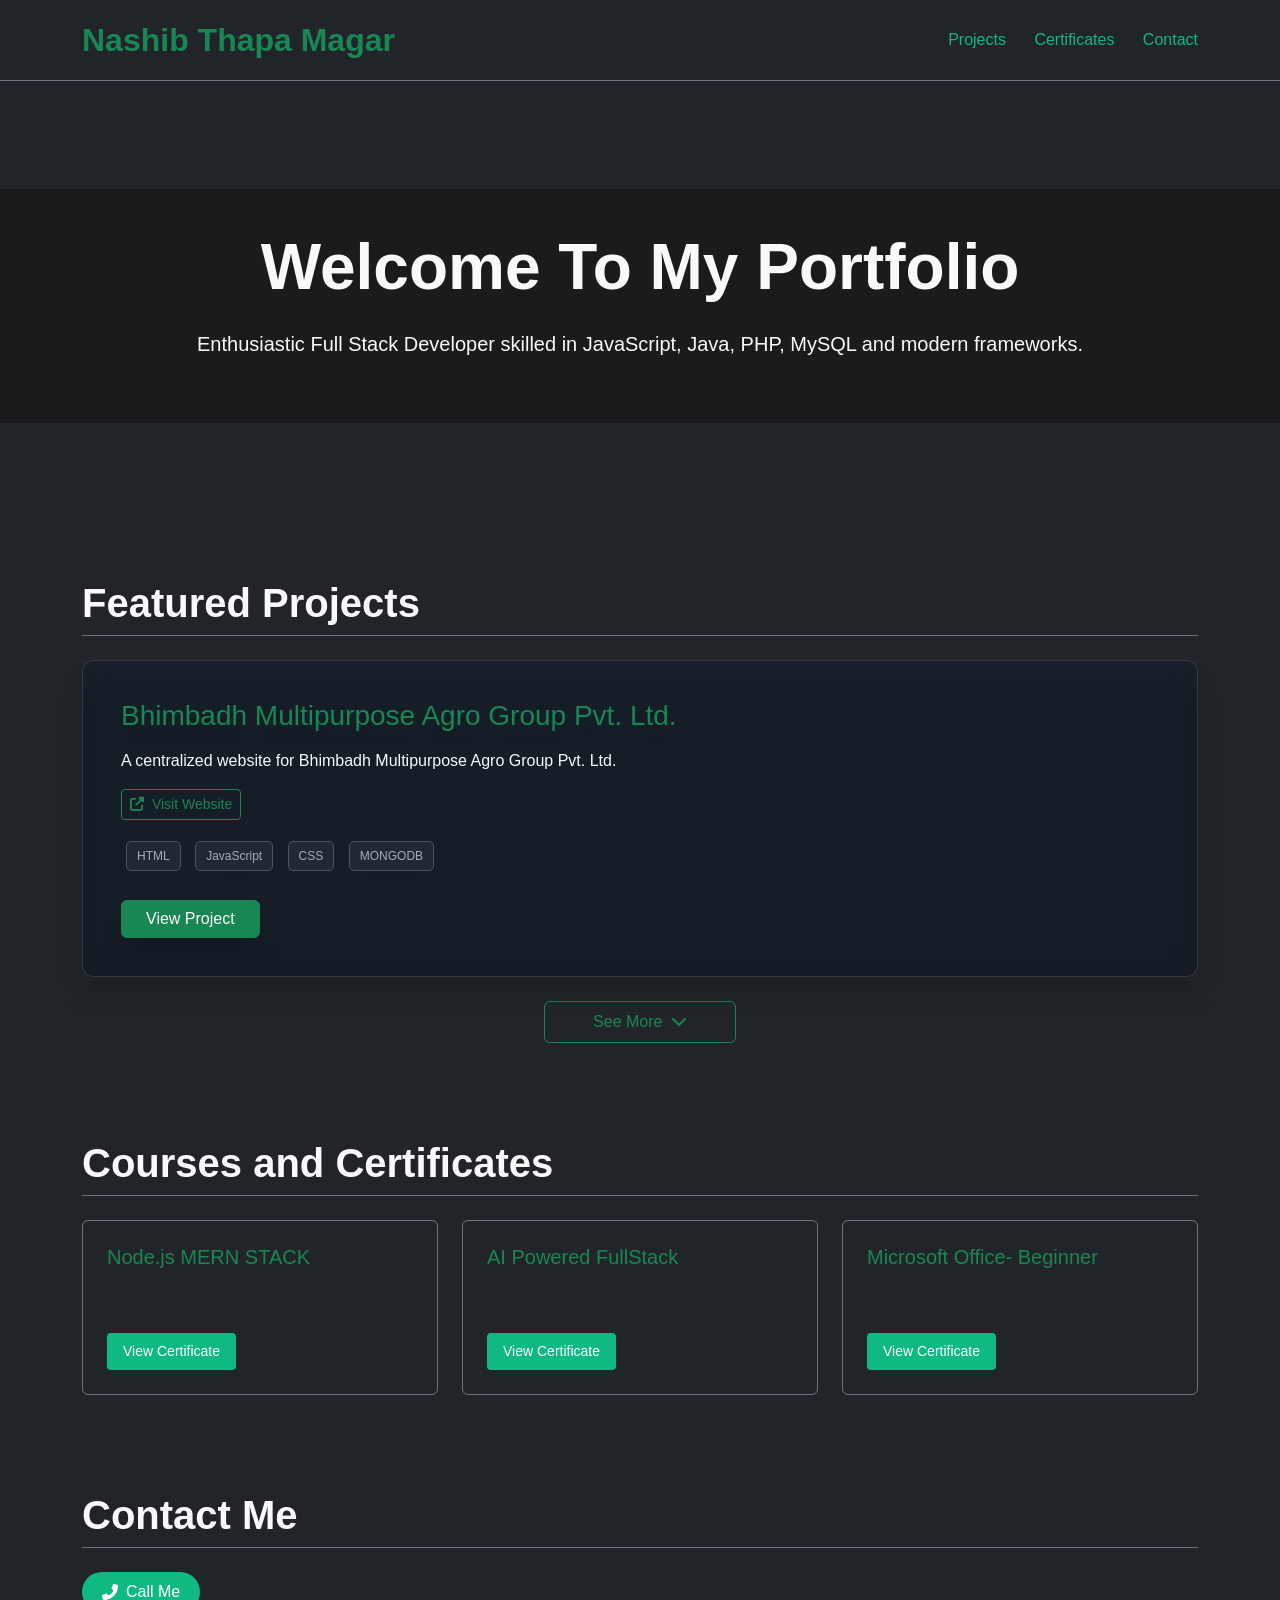
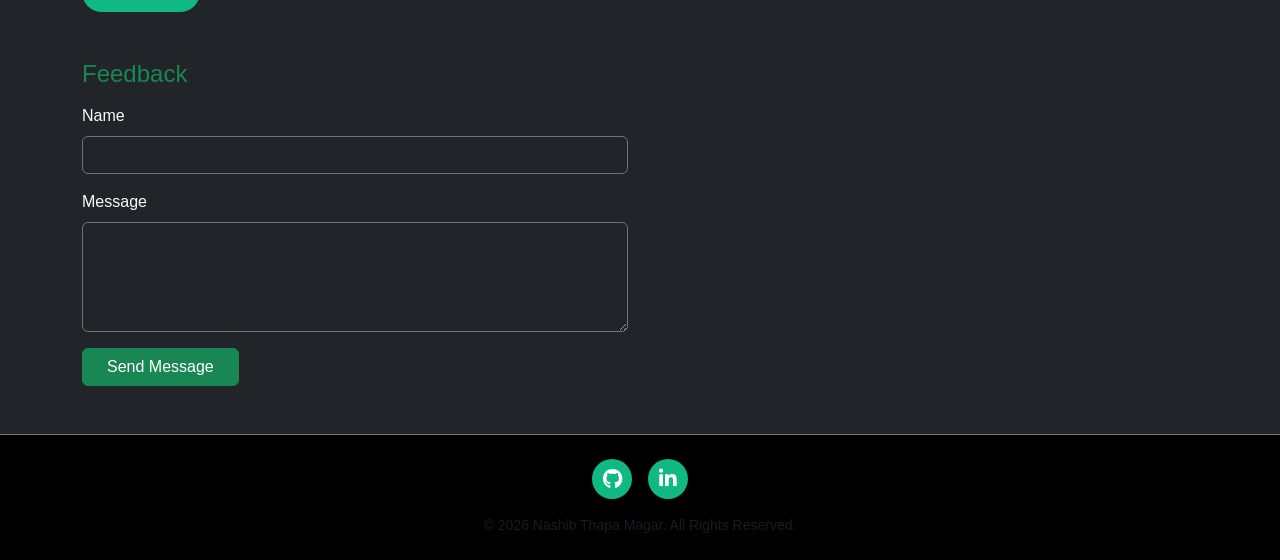
==== commit 204886dc: "Update index.html" ====
--- a/index.html
+++ b/index.html
@@ -256,7 +256,7 @@
             <h3 class="h5 mb-2 text-success">Microsoft Office- Beginner</h3>
             <p class="text-muted">2012</p>
           </div>
-          <div class="text-muted small fst-italic mt-3">Image Attachment Verified</div>
+          <button class="cert-btn mt-3 align-self-start" data-bs-toggle="modal" data-bs-target="#certOfficeModal">View Certificate</button>
         </div>
       </div>
 
@@ -324,6 +324,20 @@
         </div>
         <div class="modal-body p-3 text-center bg-dark">
           <img src="IMG_1821.jpg" class="img-fluid rounded" style="max-height: 70vh; object-fit: contain;" alt="AI FullStack Certificate">
+        </div>
+      </div>
+    </div>
+  </div>
+
+  <div class="modal fade" id="certOfficeModal" tabindex="-1" aria-labelledby="certOfficeModalLabel" aria-hidden="true">
+    <div class="modal-dialog modal-dialog-centered modal-lg">
+      <div class="modal-content bg-dark border border-secondary">
+        <div class="modal-header border-0 d-flex justify-content-between align-items-center bg-dark py-2 px-3">
+          <h5 class="modal-title text-success fs-6" id="certOfficeModalLabel">Microsoft Office Certificate</h5>
+          <button type="button" class="btn-close btn-close-white" data-bs-dismiss="modal" aria-label="Close"></button>
+        </div>
+        <div class="modal-body p-3 text-center bg-dark">
+          <img src="IMG_4330.jpg" class="img-fluid rounded" style="max-height: 70vh; object-fit: contain;" alt="Microsoft Office Certificate">
         </div>
       </div>
     </div>
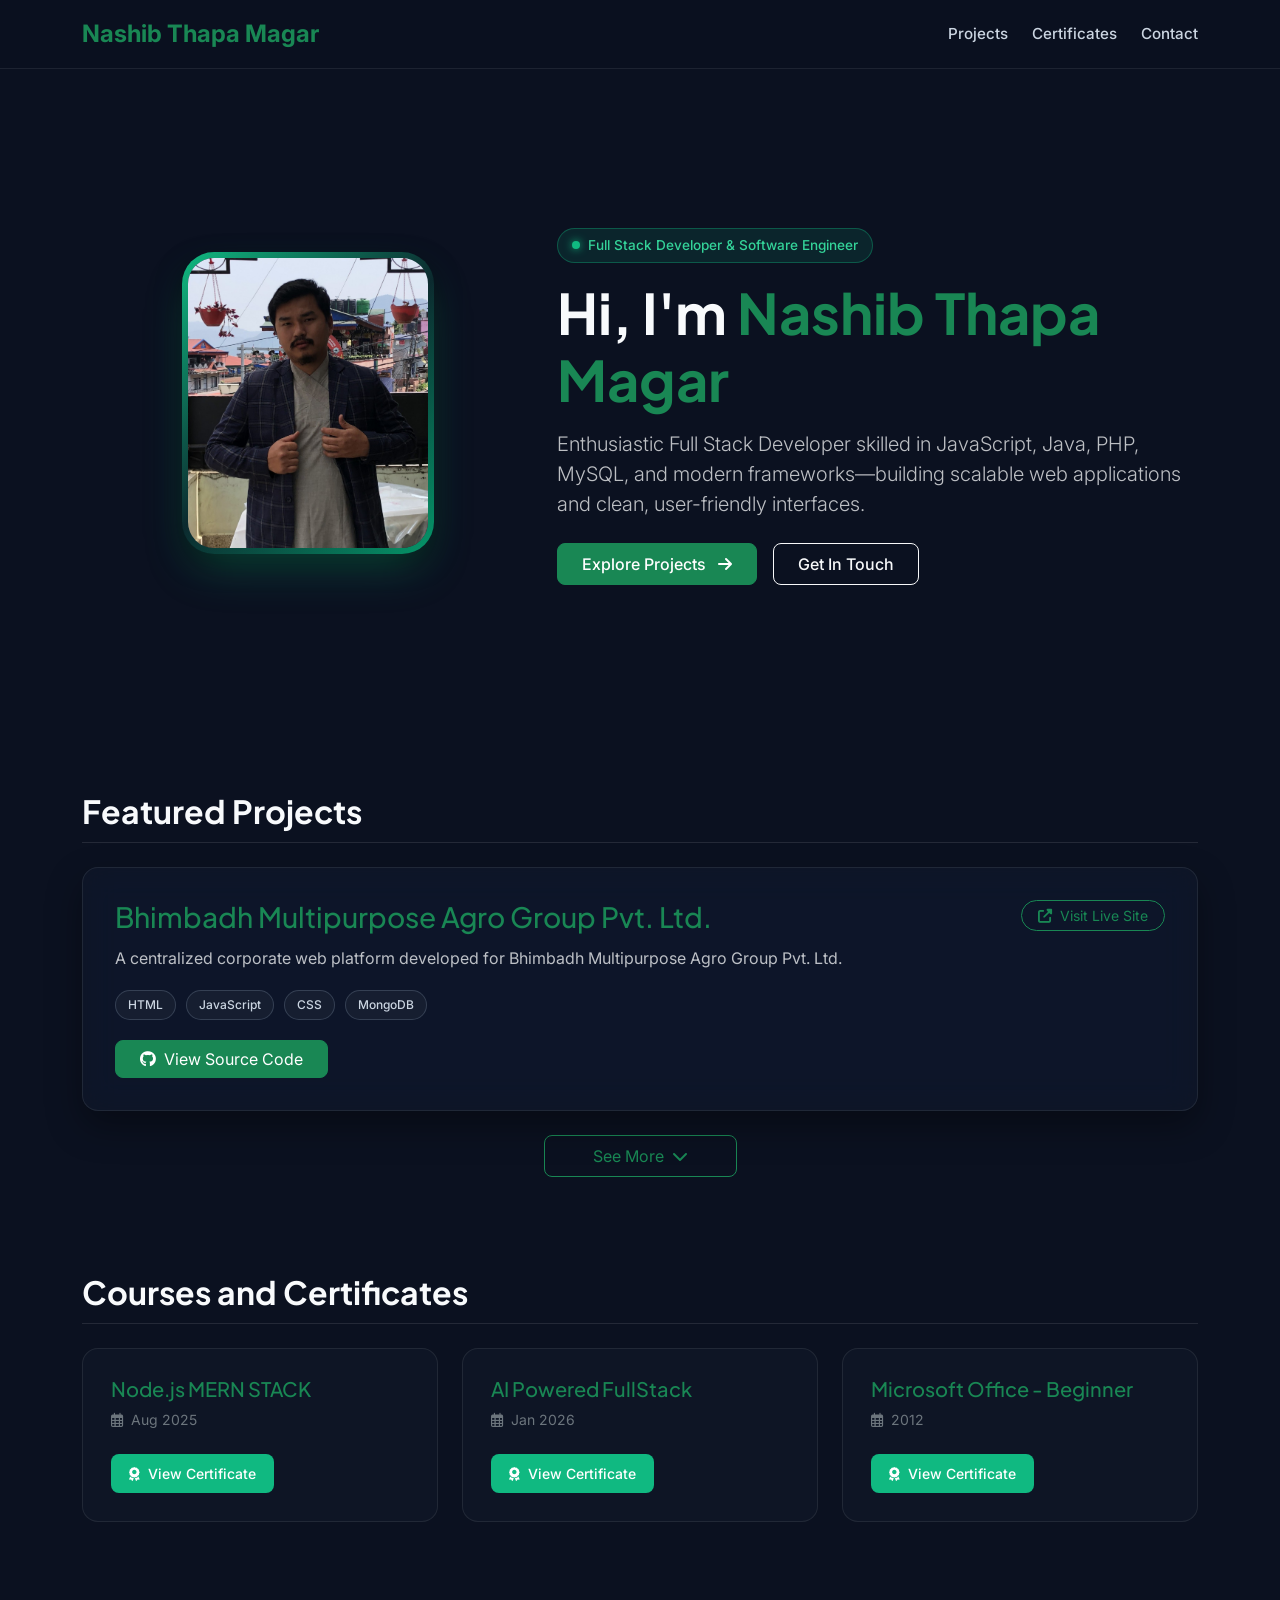
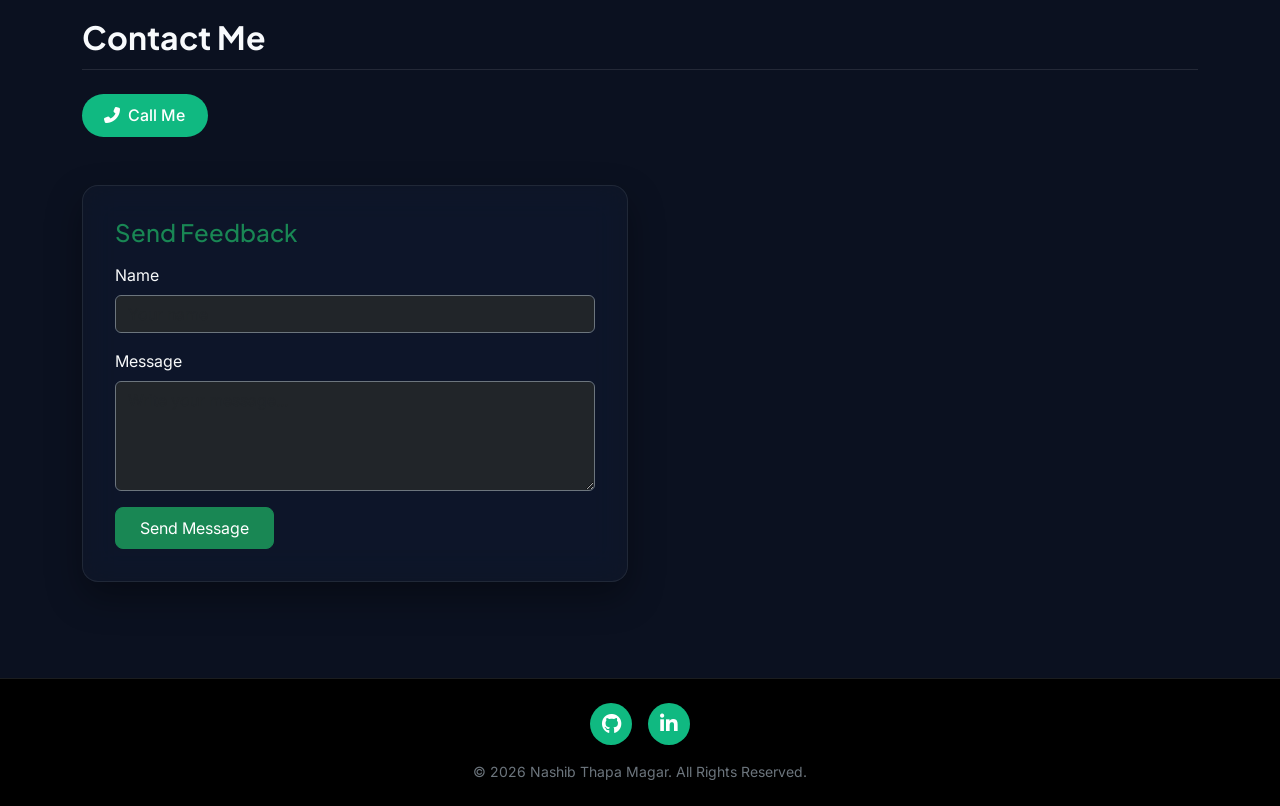
==== commit f9078e15: "Update index.html" ====
--- a/index.html
+++ b/index.html
@@ -5,83 +5,81 @@
   <meta charset="UTF-8">
   <meta name="viewport" content="width=device-width, initial-scale=1.0">
   <meta name="google-site-verification" content="TCYDjPGs4mjTQmvE4JIqweCYrrjbfu549UuGoTykXSg" />
-  <meta name="title" content="Nashib Thapa Magar - Portfolio | Web Developer | Software Engineer ">
+  <meta name="title" content="Nashib Thapa Magar - Portfolio | Web Developer | Software Engineer">
   <meta name="description" content="Explore the portfolio of Nashib Thapa Magar, an innovative, skilled web developer and software engineer specializing in innovative web applications, software solutions, and user-friendly designs. Let's build something great together!">
-  <title>Nashib Thapa Magar Portfolio</title>
-  
+  <title>Nashib Thapa Magar | Portfolio</title>
+
+  <!-- Google Fonts -->
+  <link rel="preconnect" href="https://fonts.googleapis.com">
+  <link rel="preconnect" href="https://fonts.gstatic.com" crossorigin>
+  <link href="https://fonts.googleapis.com/css2?family=Inter:wght@400;500;600&family=Plus+Jakarta+Sans:wght@600;700;800&display=swap" rel="stylesheet">
+
+  <!-- Icons & Bootstrap -->
   <link rel="stylesheet" href="https://cdnjs.cloudflare.com/ajax/libs/font-awesome/6.4.0/css/all.min.css">
   <link href="https://cdn.jsdelivr.net/npm/bootstrap@5.3.0/dist/css/bootstrap.min.css" rel="stylesheet">
-  
+
   <style>
+    :root {
+      --primary-green: #10b981;
+      --primary-green-hover: #059669;
+      --dark-bg: #0b1120;
+      --card-bg: rgba(17, 25, 40, 0.65);
+    }
+
     body {
-      font-family: 'Roboto', sans-serif;
-    }
+      font-family: 'Inter', sans-serif;
+      background-color: var(--dark-bg);
+      color: #f8fafc;
+      scroll-behavior: smooth;
+    }
+
+    h1, h2, h3, .navbar-brand {
+      font-family: 'Plus Jakarta Sans', sans-serif;
+    }
+
     a {
       text-decoration: none;
-      color: #10b981;
+      color: var(--primary-green);
       transition: color 0.2s ease-in-out;
     }
+
     a:hover {
-      color: #b2e05b;
-    }
-    
-    /* Unique Certificate Button styling matching your green theme */
-    .cert-btn {
-      background-color: #10b981;
-      color: white;
-      border: none;
-      padding: 8px 16px;
-      font-size: 14px;
+      color: #34d399;
+    }
+
+    /* Sticky Glass Navigation */
+    header {
+      position: sticky;
+      top: 0;
+      z-index: 1000;
+      backdrop-filter: blur(12px);
+      -webkit-backdrop-filter: blur(12px);
+      background-color: rgba(11, 17, 32, 0.85);
+      border-bottom: 1px solid rgba(255, 255, 255, 0.08);
+    }
+
+    .nav-link-custom {
+      color: #cbd5e1;
       font-weight: 500;
-      border-radius: 4px;
-      cursor: pointer;
-      transition: all 0.2s ease-in-out;
-    }
-    .cert-btn:hover {
-      background-color: #059669;
-      transform: translateY(-1px);
-    }
-
-    /* Glassmorphism Effect */
-    .glassmorphism-card {
-      backdrop-filter: blur(16px) saturate(180%);
-      -webkit-backdrop-filter: blur(16px) saturate(180%);
-      background-color: rgba(17, 25, 40, 0.4);
-      border-radius: 12px;
-      border: 1px solid rgba(255, 255, 255, 0.125);
-      padding: 38px;
-      filter: drop-shadow(0 20px 10px rgba(0, 0, 0, 0.3));
-    }
-
-    /* Modern Premium Backdrop for Certificate Viewer */
-    .modal {
-      backdrop-filter: blur(8px);
-      background-color: rgba(0, 0, 0, 0.7);
-    }
-    .modal-content {
-      border: none;
-      border-radius: 12px;
-      overflow: hidden;
-    }
-
-    .languages_used {
-      margin: 5px;
-      padding: 5px 10px;
-      color: #a0aec0;
-      border: 1px solid #4a5568;
-      border-radius: 5px;
-      display: inline-block;
-      font-size: 12px;
-      background-color: rgba(255, 255, 255, 0.05);
-    }
+      font-size: 0.95rem;
+      transition: color 0.2s ease;
+    }
+
+    .nav-link-custom:hover {
+      color: var(--primary-green);
+    }
+
+    /* Hero Section */
     .hero-section {
       position: relative;
       overflow: hidden;
-      min-height: 50vh;
+      min-height: 75vh;
       display: flex;
       align-items: center;
       justify-content: center;
-    }
+      padding: 80px 0;
+    }
+
     .hero-section video {
       position: absolute;
       top: 0;
@@ -91,180 +89,374 @@
       object-fit: cover;
       z-index: 0;
     }
-    .hero-text {
+
+    #myVideo {
+      filter: grayscale(40%) blur(3px) brightness(35%);
+    }
+
+    .hero-overlay {
+      position: absolute;
+      inset: 0;
+      background: radial-gradient(circle at center, rgba(11, 17, 32, 0.55) 0%, var(--dark-bg) 100%);
+      z-index: 1;
+    }
+
+    .hero-content {
       position: relative;
-      z-index: 1;
-      text-align: center;
-      padding: 40px 20px;
-      background: rgba(21, 21, 21, 0.6);
-      width: 100%;
-      height: 100%;
-    }
-    #myVideo {
-      filter: grayscale(40%) blur(2px) brightness(40%);
-    }
+      z-index: 2;
+    }
+
+    /* Curved Display Picture Frame */
+    .profile-pic-wrapper {
+      position: relative;
+      display: inline-block;
+      padding: 6px;
+      border-radius: 32px;
+      background: linear-gradient(135deg, #10b981 0%, rgba(16, 185, 129, 0.15) 50%, #059669 100%);
+      box-shadow: 0 20px 45px -10px rgba(16, 185, 129, 0.35), 0 10px 25px rgba(0, 0, 0, 0.6);
+      transition: transform 0.35s cubic-bezier(0.22, 1, 0.36, 1), box-shadow 0.35s ease;
+    }
+
+    .profile-pic-wrapper:hover {
+      transform: translateY(-6px) scale(1.02);
+      box-shadow: 0 25px 55px -10px rgba(16, 185, 129, 0.5), 0 15px 30px rgba(0, 0, 0, 0.75);
+    }
+
+    .profile-pic {
+      width: 240px;
+      height: 290px;
+      object-fit: cover;
+      /* Adjusts framing to center your face & blazer cleanly */
+      object-position: center 22%;
+      border-radius: 26px;
+      display: block;
+      background-color: #1e293b;
+    }
+
+    .status-badge {
+      display: inline-flex;
+      align-items: center;
+      gap: 8px;
+      background: rgba(16, 185, 129, 0.12);
+      border: 1px solid rgba(16, 185, 129, 0.35);
+      color: #34d399;
+      padding: 6px 14px;
+      border-radius: 9999px;
+      font-size: 0.85rem;
+      font-weight: 500;
+    }
+
+    .status-dot {
+      width: 8px;
+      height: 8px;
+      background-color: #10b981;
+      border-radius: 50%;
+      box-shadow: 0 0 8px #10b981;
+    }
+
+    /* Glassmorphism Cards */
+    .glassmorphism-card {
+      backdrop-filter: blur(16px) saturate(180%);
+      -webkit-backdrop-filter: blur(16px) saturate(180%);
+      background-color: var(--card-bg);
+      border-radius: 16px;
+      border: 1px solid rgba(255, 255, 255, 0.08);
+      padding: 32px;
+      box-shadow: 0 15px 35px rgba(0, 0, 0, 0.35);
+      transition: transform 0.25s ease, border-color 0.25s ease;
+    }
+
+    .glassmorphism-card:hover {
+      transform: translateY(-4px);
+      border-color: rgba(16, 185, 129, 0.35);
+    }
+
+    /* Tech Tags */
+    .languages_used {
+      margin: 4px 6px 4px 0;
+      padding: 5px 12px;
+      color: #cbd5e1;
+      border: 1px solid rgba(148, 163, 184, 0.25);
+      border-radius: 9999px;
+      display: inline-block;
+      font-size: 12px;
+      font-weight: 500;
+      background-color: rgba(255, 255, 255, 0.04);
+    }
+
+    /* Certificate Cards & Button */
+    .cert-card {
+      background-color: var(--card-bg);
+      border: 1px solid rgba(255, 255, 255, 0.08);
+      border-radius: 16px;
+      padding: 28px;
+      transition: transform 0.25s ease, border-color 0.25s ease;
+    }
+
+    .cert-card:hover {
+      transform: translateY(-4px);
+      border-color: rgba(16, 185, 129, 0.35);
+    }
+
+    .cert-btn {
+      background-color: var(--primary-green);
+      color: white;
+      border: none;
+      padding: 9px 18px;
+      font-size: 14px;
+      font-weight: 500;
+      border-radius: 8px;
+      cursor: pointer;
+      transition: all 0.2s ease-in-out;
+    }
+
+    .cert-btn:hover {
+      background-color: var(--primary-green-hover);
+      transform: translateY(-1px);
+    }
+
+    /* Modals */
+    .modal {
+      backdrop-filter: blur(8px);
+      background-color: rgba(0, 0, 0, 0.75);
+    }
+
+    .modal-content {
+      border-radius: 16px;
+      overflow: hidden;
+    }
+
+    /* Social & Contact Elements */
     .social-link {
       display: inline-flex;
       align-items: center;
       justify-content: center;
-      background-color: #10b981;
-      width: 40px;
-      height: 40px;
+      background-color: var(--primary-green);
+      width: 42px;
+      height: 42px;
       border-radius: 50%;
       transition: transform 0.2s ease-in-out, background-color 0.2s;
     }
+
     .social-link:hover {
       transform: scale(1.1);
-      background-color: #059669;
-    }
+      background-color: var(--primary-green-hover);
+    }
+
     .contact-chip {
       display: inline-flex;
       align-items: center;
-      background-color: #10b981;
+      background-color: var(--primary-green);
       color: #fff;
-      padding: 0.5rem 1.25rem;
+      padding: 0.6rem 1.4rem;
       border-radius: 9999px;
+      font-weight: 500;
       transition: transform 0.2s ease-in-out, background-color 0.2s;
     }
+
     .contact-chip:hover {
-      transform: scale(1.05);
+      transform: scale(1.04);
       color: white;
-      background-color: #059669;
-    }
-    
+      background-color: var(--primary-green-hover);
+    }
+
+    .form-control:focus {
+      background-color: rgba(15, 23, 42, 0.9);
+      border-color: var(--primary-green);
+      color: #fff;
+      box-shadow: 0 0 0 0.2rem rgba(16, 185, 129, 0.25);
+    }
+
+    .section-heading {
+      font-weight: 700;
+      border-bottom: 1px solid rgba(255, 255, 255, 0.1);
+      padding-bottom: 12px;
+    }
+
     @media (max-width: 768px) {
       .hide-in-small { display: none !important; }
-    }
+      .profile-pic {
+        width: 200px;
+        height: 245px;
+      }
+    }
+
     @media (min-width: 769px) {
       .hide-in-large { display: none !important; }
     }
   </style>
 </head>
 
-<body class="bg-dark text-light">
-
-  <header class="py-3 border-bottom border-secondary">
+<body>
+
+  <!-- Header -->
+  <header class="py-3">
     <nav class="container d-flex align-items-center justify-content-between">
-      <span class="fs-2 fw-bold hide-in-small text-success">Nashib Thapa Magar</span>
-      <span class="fs-2 fw-bold hide-in-large text-success">NTM</span>
-      <div>
-        <a href="#projects" class="ms-3 ms-md-4">Projects</a>
-        <a href="#certificates" class="ms-3 ms-md-4">Certificates</a>
-        <a href="#contact" class="ms-3 ms-md-4">Contact</a>
+      <a href="#" class="fs-4 fw-bold hide-in-small text-success">Nashib Thapa Magar</a>
+      <a href="#" class="fs-4 fw-bold hide-in-large text-success">NTM</a>
+      <div class="d-flex align-items-center gap-3 gap-md-4">
+        <a href="#projects" class="nav-link-custom">Projects</a>
+        <a href="#certificates" class="nav-link-custom">Certificates</a>
+        <a href="#contact" class="nav-link-custom">Contact</a>
       </div>
     </nav>
   </header>
 
-  <section class="hero-section text-center">
+  <!-- Hero Section with Original Display Pic -->
+  <section class="hero-section">
     <video autoplay muted loop id="myVideo">
       <source src="https://videos.pexels.com/video-files/3129671/3129671-uhd_2560_1440_30fps.mp4" type="video/mp4">
     </video>
-    <div class="hero-text">
-      <h1 class="display-3 fw-bold mb-4">Welcome To My Portfolio</h1>
-      <p class="lead mb-4 max-width-md mx-auto text-light">Enthusiastic Full Stack Developer skilled in JavaScript, Java, PHP, MySQL and modern frameworks.</p>
+    <div class="hero-overlay"></div>
+
+    <div class="container hero-content">
+      <div class="row align-items-center justify-content-center gy-5">
+        
+        <!-- Original Display Picture Column -->
+        <div class="col-lg-5 text-center">
+          <div class="profile-pic-wrapper">
+            <img src="IMG_2449.jpg" alt="Nashib Thapa Magar" class="profile-pic">
+          </div>
+        </div>
+
+        <!-- Introduction Text Column -->
+        <div class="col-lg-7 text-center text-lg-start">
+          <div class="status-badge mb-3">
+            <span class="status-dot"></span> Full Stack Developer &amp; Software Engineer
+          </div>
+          <h1 class="display-4 fw-bold mb-3">Hi, I'm <span class="text-success">Nashib Thapa Magar</span></h1>
+          <p class="lead text-light opacity-75 mb-4">
+            Enthusiastic Full Stack Developer skilled in JavaScript, Java, PHP, MySQL, and modern frameworks—building scalable web applications and clean, user-friendly interfaces.
+          </p>
+          <div class="d-flex flex-wrap justify-content-center justify-content-lg-start gap-3">
+            <a href="#projects" class="btn btn-success px-4 py-2 fw-medium rounded-3">
+              Explore Projects <i class="fas fa-arrow-right ms-2"></i>
+            </a>
+            <a href="#contact" class="btn btn-outline-light px-4 py-2 fw-medium rounded-3">
+              Get In Touch
+            </a>
+          </div>
+        </div>
+
+      </div>
     </div>
   </section>
 
+  <!-- Projects Section -->
   <section id="projects" class="container py-5">
-    <h2 class="fs-1 fw-bold mb-4 border-bottom border-secondary pb-2">Featured Projects</h2>
-    
+    <h2 class="fs-2 section-heading mb-4">Featured Projects</h2>
+
     <div class="glassmorphism-card d-flex flex-column flex-md-row align-items-center my-4">
       <div class="card-content text-start w-100">
-        <h3 class="text-success mb-3">Bhimbadh Multipurpose Agro Group Pvt. Ltd.</h3>
-        <p>A centralized website for Bhimbadh Multipurpose Agro Group Pvt. Ltd.</p>
-        
+        <div class="d-flex flex-wrap justify-content-between align-items-start gap-2 mb-2">
+          <h3 class="text-success mb-1">Bhimbadh Multipurpose Agro Group Pvt. Ltd.</h3>
+          <a target="_blank" href="https://bmag.com.np/" class="btn btn-sm btn-outline-success rounded-pill px-3">
+            <i class="fas fa-external-link-alt me-1"></i> Visit Live Site
+          </a>
+        </div>
+        <p class="text-light opacity-75">A centralized corporate web platform developed for Bhimbadh Multipurpose Agro Group Pvt. Ltd.</p>
+
         <div class="mb-3">
-          <a target="_blank" href="https://bmag.com.np/" class="btn btn-sm btn-outline-success">
-            <i class="fas fa-external-link-alt me-1"></i> Visit Website
-          </a>
-        </div>
-
-        <p class="pb-2">
           <span class="languages_used">HTML</span>
           <span class="languages_used">JavaScript</span>
           <span class="languages_used">CSS</span>
-          <span class="languages_used">MONGODB</span>
-        </p>
-        <a target="_blank" href="https://github.com/nashib9-hub/bmag.com.np.git" class="btn btn-success px-4">View Project</a>
+          <span class="languages_used">MongoDB</span>
+        </div>
+        <a target="_blank" href="https://github.com/nashib9-hub/bmag.com.np.git" class="btn btn-success px-4 rounded-3">
+          <i class="fab fa-github me-2"></i>View Source Code
+        </a>
       </div>
     </div>
 
     <div id="more-projects" class="d-none">
-      
+
       <div class="glassmorphism-card d-flex flex-column flex-md-row align-items-center my-4">
         <div class="card-content text-start w-100">
-          <h3 class="text-success mb-3">Contact Management System</h3>
-          <p>A centralized website for contact management system.</p>
-          <p class="pb-2">
+          <h3 class="text-success mb-2">Contact Management System</h3>
+          <p class="text-light opacity-75">A full-stack centralized web application for organizing and managing contacts.</p>
+          <div class="mb-3">
             <span class="languages_used">MongoDB</span>
             <span class="languages_used">Express JS</span>
             <span class="languages_used">React.js</span>
             <span class="languages_used">Node.js</span>
-          </p>
-          <a target="_blank" href="https://github.com/Nashib09/MERN-STACK-Contact-Management-System.git" class="btn btn-success px-4">View Project</a>
+          </div>
+          <a target="_blank" href="https://github.com/Nashib09/MERN-STACK-Contact-Management-System.git" class="btn btn-success px-4 rounded-3">
+            <i class="fab fa-github me-2"></i>View Source Code
+          </a>
         </div>
       </div>
 
       <div class="glassmorphism-card d-flex flex-column flex-md-row align-items-center my-4">
         <div class="card-content text-start w-100">
-          <h3 class="text-success mb-3">Student Management System</h3>
-          <p>A centralized website for Student Portal.</p>
-          <p class="pb-2">
-            <span class="languages_used">Mongo DB</span>
-            <span class="languages_used">Next.JS</span>
+          <h3 class="text-success mb-2">Student Management System</h3>
+          <p class="text-light opacity-75">A modern centralized Student Portal built for academic record management.</p>
+          <div class="mb-3">
+            <span class="languages_used">MongoDB</span>
+            <span class="languages_used">Next.js</span>
             <span class="languages_used">Tailwind CSS</span>
-          </p>
-          <a target="_blank" href="https://github.com/Nashib09/s-management-system-.git" class="btn btn-success px-4">View Project</a>
-        </div>
-      </div>
+          </div>
+          <a target="_blank" href="https://github.com/Nashib09/s-management-system-.git" class="btn btn-success px-4 rounded-3">
+            <i class="fab fa-github me-2"></i>View Source Code
+          </a>
+        </div>
+      </div>
+
     </div>
 
     <div class="text-center mt-4">
-      <button id="see-more-btn" class="btn btn-outline-success px-5 py-2">
+      <button id="see-more-btn" class="btn btn-outline-success px-5 py-2 rounded-3">
         See More <i class="fas fa-chevron-down ms-1"></i>
       </button>
     </div>
   </section>
 
+  <!-- Certificates Section -->
   <section id="certificates" class="container py-5">
-    <h2 class="fs-1 fw-bold mb-4 border-bottom border-secondary pb-2">Courses and Certificates</h2>
+    <h2 class="fs-2 section-heading mb-4">Courses and Certificates</h2>
     <div class="row row-cols-1 row-cols-md-2 row-cols-lg-3 g-4">
-      
+
       <div class="col">
-        <div class="bg-dark border border-secondary rounded p-4 h-100 d-flex flex-column justify-content-between">
+        <div class="cert-card h-100 d-flex flex-column justify-content-between">
           <div>
             <h3 class="h5 mb-2 text-success">Node.js MERN STACK</h3>
-            <p class="text-muted">Aug 2025</p>
-          </div>
-          <button class="cert-btn mt-3 align-self-start" data-bs-toggle="modal" data-bs-target="#certMernModal">View Certificate</button>
+            <p class="text-secondary small mb-3"><i class="far fa-calendar-alt me-1"></i> Aug 2025</p>
+          </div>
+          <button class="cert-btn mt-2 align-self-start" data-bs-toggle="modal" data-bs-target="#certMernModal">
+            <i class="fas fa-award me-1"></i> View Certificate
+          </button>
         </div>
       </div>
 
       <div class="col">
-        <div class="bg-dark border border-secondary rounded p-4 h-100 d-flex flex-column justify-content-between">
+        <div class="cert-card h-100 d-flex flex-column justify-content-between">
           <div>
             <h3 class="h5 mb-2 text-success">AI Powered FullStack</h3>
-            <p class="text-muted">Jan 2026</p>
-          </div>
-          <button class="cert-btn mt-3 align-self-start" data-bs-toggle="modal" data-bs-target="#certAiModal">View Certificate</button>
+            <p class="text-secondary small mb-3"><i class="far fa-calendar-alt me-1"></i> Jan 2026</p>
+          </div>
+          <button class="cert-btn mt-2 align-self-start" data-bs-toggle="modal" data-bs-target="#certAiModal">
+            <i class="fas fa-award me-1"></i> View Certificate
+          </button>
         </div>
       </div>
 
       <div class="col">
-        <div class="bg-dark border border-secondary rounded p-4 h-100 d-flex flex-column justify-content-between">
+        <div class="cert-card h-100 d-flex flex-column justify-content-between">
           <div>
-            <h3 class="h5 mb-2 text-success">Microsoft Office- Beginner</h3>
-            <p class="text-muted">2012</p>
-          </div>
-          <button class="cert-btn mt-3 align-self-start" data-bs-toggle="modal" data-bs-target="#certOfficeModal">View Certificate</button>
+            <h3 class="h5 mb-2 text-success">Microsoft Office - Beginner</h3>
+            <p class="text-secondary small mb-3"><i class="far fa-calendar-alt me-1"></i> 2012</p>
+          </div>
+          <button class="cert-btn mt-2 align-self-start" data-bs-toggle="modal" data-bs-target="#certOfficeModal">
+            <i class="fas fa-award me-1"></i> View Certificate
+          </button>
         </div>
       </div>
 
     </div>
   </section>
 
+  <!-- Contact Section -->
   <section id="contact" class="container py-5">
-    <h2 class="fs-1 fw-bold mb-4 border-bottom border-secondary pb-2">Contact Me</h2>
+    <h2 class="fs-2 section-heading mb-4">Contact Me</h2>
     <div class="d-flex flex-wrap gap-3 mb-5">
       <a href="tel:+9779842266372" class="contact-chip">
         <i class="fas fa-phone-alt me-2"></i> Call Me
@@ -272,35 +464,39 @@
     </div>
 
     <div class="row">
-      <div class="col-md-6">
-        <h3 class="fs-4 mb-3 text-success">Feedback</h3>
-        <form>
-          <div class="mb-3">
-            <label for="name" class="form-label">Name</label>
-            <input type="text" id="name" class="form-control bg-dark text-light border-secondary" required>
-          </div>
-          <div class="mb-3">
-            <label for="message" class="form-label">Message</label>
-            <textarea id="message" class="form-control bg-dark text-light border-secondary" rows="4" required></textarea>
-          </div>
-          <button type="submit" class="btn btn-success px-4">Send Message</button>
-        </form>
+      <div class="col-md-7 col-lg-6">
+        <div class="glassmorphism-card">
+          <h3 class="fs-4 mb-3 text-success">Send Feedback</h3>
+          <form>
+            <div class="mb-3">
+              <label for="name" class="form-label text-light">Name</label>
+              <input type="text" id="name" class="form-control bg-dark text-light border-secondary" placeholder="Your name" required>
+            </div>
+            <div class="mb-3">
+              <label for="message" class="form-label text-light">Message</label>
+              <textarea id="message" class="form-control bg-dark text-light border-secondary" rows="4" placeholder="Write your message..." required></textarea>
+            </div>
+            <button type="submit" class="btn btn-success px-4 py-2 rounded-3">Send Message</button>
+          </form>
+        </div>
       </div>
     </div>
   </section>
 
-  <footer class="bg-black py-4 border-top border-secondary">
+  <!-- Footer -->
+  <footer class="bg-black py-4 border-top border-secondary border-opacity-25 mt-5">
     <div class="d-flex justify-content-center gap-3">
-      <a href="https://github.com/Nashib09" target="_blank" rel="noopener noreferrer" class="social-link">
+      <a href="https://github.com/Nashib09" target="_blank" rel="noopener noreferrer" class="social-link" aria-label="GitHub">
         <i class="fab fa-github text-white fs-5"></i>
       </a>
-      <a href="https://www.linkedin.com/in/nashib-thapa-magar-78b830375/" target="_blank" rel="noopener noreferrer" class="social-link">
+      <a href="https://www.linkedin.com/in/nashib-thapa-magar-78b830375/" target="_blank" rel="noopener noreferrer" class="social-link" aria-label="LinkedIn">
         <i class="fab fa-linkedin-in text-white fs-5"></i>
       </a>
     </div>
-    <p class="text-center text-muted small mt-3 mb-0">&copy; 2026 Nashib Thapa Magar. All Rights Reserved.</p>
+    <p class="text-center text-secondary small mt-3 mb-0">&copy; 2026 Nashib Thapa Magar. All Rights Reserved.</p>
   </footer>
 
+  <!-- Certificate Modals -->
   <div class="modal fade" id="certMernModal" tabindex="-1" aria-labelledby="certMernModalLabel" aria-hidden="true">
     <div class="modal-dialog modal-dialog-centered modal-lg">
       <div class="modal-content bg-dark border border-secondary">
@@ -346,19 +542,15 @@
   <script src="https://cdn.jsdelivr.net/npm/bootstrap@5.3.0/dist/js/bootstrap.bundle.min.js"></script>
 
   <script>
-    document.getElementById('see-more-btn').addEventListener('click', function() {
+    document.getElementById('see-more-btn').addEventListener('click', function () {
       const moreProjects = document.getElementById('more-projects');
-      
+
       if (moreProjects.classList.contains('d-none')) {
-        // Show remaining projects
         moreProjects.classList.remove('d-none');
         this.innerHTML = 'See Less <i class="fas fa-chevron-up ms-1"></i>';
       } else {
-        // Hide remaining projects
         moreProjects.classList.add('d-none');
         this.innerHTML = 'See More <i class="fas fa-chevron-down ms-1"></i>';
-        
-        // Return window focus back to top of projects area
         document.getElementById('projects').scrollIntoView({ behavior: 'smooth' });
       }
     });
